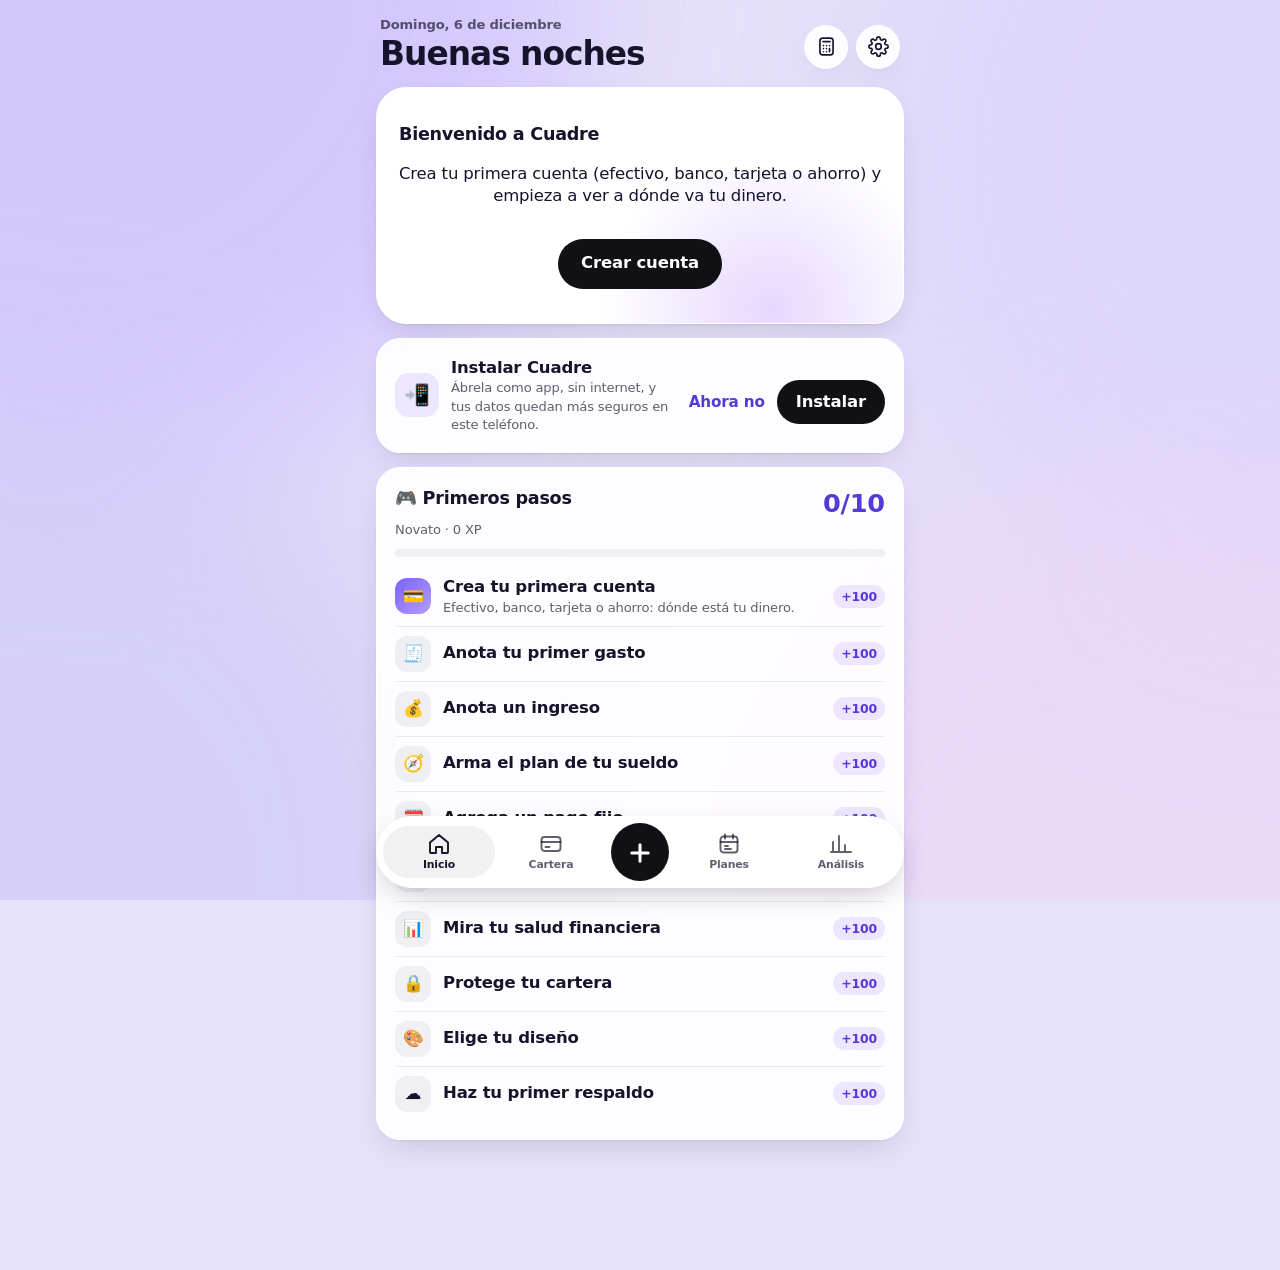
==== index.html @ 7e1b9709 "Cuadre: la web (PWA)" ====
<!doctype html>
<html lang="es">
<head>
<meta charset="utf-8">
<meta name="viewport" content="width=device-width, initial-scale=1, viewport-fit=cover">
<meta name="theme-color" content="#E6E1FA">
<meta name="color-scheme" content="light dark">
<title>Cuadre</title>
<script>/* diseño y modo antes de pintar (copia en localStorage; los datos viven en IndexedDB) */ try { var t = JSON.parse(localStorage.getItem("wallet-tema") || "{}"), h = document.documentElement; h.dataset.tema = t.tema || "lavanda"; if (t.modo === "oscuro" || (t.modo !== "claro" && matchMedia("(prefers-color-scheme: dark)").matches)) h.dataset.oscuro = ""; } catch (e) { document.documentElement.dataset.tema = "lavanda"; }</script>
<script>/* Chrome avisa que se puede instalar muy temprano: se guarda aquí, antes de cargar la app, para que «Instalar» abra la ventana de instalación de un toque */ window.addEventListener('beforeinstallprompt', function (e) { e.preventDefault(); window.__instalar = e; });</script>
<link rel="manifest" href="manifest.webmanifest">
<link rel="icon" href="icon-192.png">
<link rel="stylesheet" href="estilos.css">
</head>
<body>
<div class="fondo" aria-hidden="true"><i></i><i></i><i></i><i></i></div>
<p id="preview" class="banda preview" hidden></p>
<header>
  <div><small id="fecha" class="fecha"></small><h1 id="titulo"></h1></div>
  <div class="header-btns">
    <button class="redondo" data-tab="calculadora" data-et="calculadora"><span data-ico="calc"></span></button>
    <button class="redondo" data-tab="ajustes" data-et="ajustes"><span data-ico="ajustes"></span></button>
  </div>
</header>
<main id="vista" aria-live="polite"></main>
<nav aria-label="Secciones">
  <div class="barra">
    <button data-tab="inicio"><span data-ico="inicio"></span><span data-t="inicio"></span></button>
    <button data-tab="cartera"><span data-ico="cuentas"></span><span data-t="cartera"></span></button>
    <button class="fab" data-accion="gasto" data-et="anotar"><span data-ico="mas"></span></button>
    <button data-tab="planes"><span data-ico="planes"></span><span data-t="planes"></span></button>
    <button data-tab="analisis"><span data-ico="analisis"></span><span data-t="analisis"></span></button>
  </div>
</nav>
<dialog id="hoja"></dialog>
<div id="candado" class="candado" hidden></div>
<div id="aviso" class="aviso" role="status"></div>
<script src="textos.es.js"></script>
<script src="logica.js"></script>
<script src="prestamos.js"></script>
<script src="planes.js"></script>
<script src="consejos.js"></script>
<script src="factura.js"></script>
<script src="boveda.js"></script>
<script src="graficas.js"></script>
<script src="db.js"></script>
<script src="sistema.js"></script>
<script src="secciones.js"></script>
<script src="app.js"></script>
</body>
</html>
---- estilos.css ----
/* v3: vidrio esmerilado sobre fondo pastel (lila, durazno, rosa, cielo), píldoras oscuras y blancas. Claro y oscuro. */
:root {
  --fondo: #EFEAFB; --sup: rgb(255 255 255 / .62); --sup-fuerte: rgb(255 255 255 / .86); --sup-solida: #FBFAFF; --sup2: rgb(22 19 42 / .06);
  --borde: rgb(255 255 255 / .75); --texto: #16132A; --suave: rgb(22 19 42 / .68); --sep: rgb(22 19 42 / .08);
  --oscuro: #16132A; --sobre-oscuro: #fff;
  --acento: #5A3CEB; --azul: #3D63F5; --verde: #14A46C; --amarillo: #D98E04; --rojo: #E5484D; --morado: #8E5BF5;
  --pos: #0E8A5A; --neg: #D2353B;
  --lila: #E4DCFF; --durazno: #FFE1D3; --menta: #D3F5EA; --rosa: #FFDDEB;
  --radio: 24px; --blur: saturate(160%) blur(22px);
  --sombra: 0 1px 2px rgb(16 12 40 / .05), 0 12px 32px -14px rgb(16 12 40 / .22);
  --abajo: env(safe-area-inset-bottom, 0px); --arriba: env(safe-area-inset-top, 0px);
  --marca: linear-gradient(135deg, #8F7BFF 0%, #B98CFF 45%, #FF9EB5 100%);
  --b1: #CBB9FF; --b2: #FFD0BC; --b3: #FFC6DE; --b4: #C2DAFF; --b-op: .75;
  --hero: linear-gradient(150deg, rgb(255 255 255 / .82), rgb(255 255 255 / .42)); --hero-texto: var(--texto); --hero-suave: var(--suave); --hero-caja: var(--sup2);
}
/* Modo oscuro: app.js pone data-oscuro en <html> (automático según el teléfono, o elegido en Ajustes). */
:root[data-oscuro] { --fondo: #120F22; --sup: rgb(38 33 66 / .58); --sup-fuerte: rgb(46 40 80 / .9); --sup-solida: #1D1934; --sup2: rgb(255 255 255 / .08);
  --borde: rgb(255 255 255 / .09); --texto: #F4F1FF; --suave: rgb(244 241 255 / .62); --sep: rgb(255 255 255 / .09);
  --oscuro: #F4F1FF; --sobre-oscuro: #16132A;
  --acento: #A794FF; --azul: #7B9BFF; --verde: #3DDC97; --amarillo: #FFC94D; --rojo: #FF6B6F; --morado: #C3A1FF;
  --pos: #4BE3A2; --neg: #FF8589;
  --lila: rgb(167 148 255 / .2); --durazno: rgb(255 170 130 / .18); --menta: rgb(61 220 151 / .16); --rosa: rgb(255 120 170 / .18);
  --sombra: 0 1px 2px rgb(0 0 0 / .3), 0 14px 34px -16px rgb(0 0 0 / .6);
  --b1: #6B4EFF; --b2: #FF7E6B; --b3: #E8559A; --b4: #3D63F5; --b-op: .18;
  --hero: linear-gradient(150deg, rgb(70 58 130 / .7), rgb(40 34 74 / .55)); }

/* ---------- 5 diseños (Ajustes → Diseño). «vidrio» son los valores de arriba. ---------- */
/* Lavanda: fondo lila, tarjetas blancas sólidas, acentos negros y la tarjeta de salud negra. */
:root[data-tema="lavanda"] { --fondo: #E6E1FA; --b1: #CDBFFF; --b2: #DAD3FB; --b3: #ECD5F7; --b4: #C9C3F4;
  --sup: rgb(255 255 255 / .92); --sup-fuerte: #fff; --borde: #fff; --oscuro: #111015; --acento: #5639D9;
  --lila: #ECE6FF; --durazno: #FFF0E6; --menta: #E2F7F0; --rosa: #FBE6F2; --hero: #fff; --marca: linear-gradient(135deg, #7B61FF, #B49CFF); }
:root[data-tema="lavanda"][data-oscuro] { --fondo: #0F0E16; --b1: #5B42E0; --b2: #3A2F7A; --b3: #6B2F7A; --b4: #2B2A6B;
  --sup: rgb(28 26 42 / .92); --sup-fuerte: #23203A; --borde: rgb(255 255 255 / .07); --oscuro: #F4F1FF; --acento: #A794FF; --hero: #1C1A2B;
  --lila: rgb(167 148 255 / .18); --durazno: rgb(255 170 130 / .14); --menta: rgb(61 220 151 / .14); --rosa: rgb(255 120 170 / .14); }
:root[data-tema="lavanda"]:not([data-oscuro]) .salud { background: #111015; color: #fff; border-color: #111015; --suave: rgb(255 255 255 / .62); --sup2: rgb(255 255 255 / .12); }
/* Atardecer: durazno y coral, vidrio cálido. */
:root[data-tema="atardecer"] { --fondo: #F7E9E3; --b1: #FFB59E; --b2: #F7A1AE; --b3: #FFD8C2; --b4: #E9C6D6; --acento: #A83D2A; --oscuro: #2B1D1A;
  --lila: #FBE3DA; --durazno: #FFE4D2; --menta: #E6F2EA; --rosa: #FCDDE3; --hero: linear-gradient(150deg, rgb(255 255 255 / .8), rgb(255 228 216 / .5));
  --marca: linear-gradient(135deg, #FF9C7A, #F2687E); }
:root[data-tema="atardecer"][data-oscuro] { --fondo: #1A1110; --b1: #E0684F; --b2: #B8456A; --b3: #8A3B2E; --b4: #6E2E4A; --acento: #FF9C85; --oscuro: #FFEDE7;
  --sup: rgb(52 34 32 / .6); --sup-fuerte: rgb(62 40 38 / .9); --sup-solida: #2A1C1A; --hero: linear-gradient(150deg, rgb(120 60 50 / .6), rgb(60 34 32 / .55)); }
/* Océano: v10 lo renueva con olas animadas (ver al final). */
/* Menta: verde fresco y celeste. */
:root[data-tema="menta"] { --fondo: #E8F6F0; --b1: #BDEEDB; --b2: #CFE9FF; --b3: #E2F7C9; --b4: #B8E6E0; --acento: #0A6E52; --oscuro: #0F2E27;
  --lila: #E1F0FF; --durazno: #FFF1DB; --menta: #D2F4E6; --rosa: #FDE4EC; --hero: linear-gradient(150deg, rgb(255 255 255 / .82), rgb(220 248 236 / .5));
  --marca: linear-gradient(135deg, #2EC4A0, #6FD3FF); }
:root[data-tema="menta"][data-oscuro] { --fondo: #0C1916; --b1: #0F9D76; --b2: #1C6E8C; --b3: #2E6B3A; --b4: #12505A; --acento: #3DDCB0; --oscuro: #E6FFF6;
  --sup: rgb(24 48 42 / .6); --sup-fuerte: rgb(28 56 48 / .9); --sup-solida: #14261F; --hero: linear-gradient(150deg, rgb(30 90 74 / .6), rgb(20 50 44 / .55)); }
* { box-sizing: border-box; -webkit-tap-highlight-color: transparent; }
[hidden] { display: none !important; }
html { -webkit-text-size-adjust: 100%; }
body { margin: 0 auto; max-width: 560px; min-height: 100dvh; background: var(--fondo); color: var(--texto);
  font: 16.5px/1.38 var(--letra, -apple-system, BlinkMacSystemFont, "SF Pro Text", system-ui, Roboto, "Segoe UI", sans-serif); letter-spacing: -.01em;
  padding: calc(var(--arriba) + 10px) 16px calc(var(--abajo) + 116px); overflow-x: hidden; }
button, input, select, textarea { font: inherit; color: inherit; letter-spacing: inherit; }
button { cursor: pointer; }
button:disabled { opacity: .5; cursor: default; }

/* Fondo con manchas pastel difuminadas */
.fondo { position: fixed; inset: 0; z-index: -1; overflow: hidden; pointer-events: none; }
.fondo i { position: absolute; width: 75vmax; height: 75vmax; border-radius: 50%; filter: blur(90px); opacity: var(--b-op); }
.fondo i:nth-child(1) { background: var(--b1); top: -38vmax; left: -30vmax; }
.fondo i:nth-child(2) { background: var(--b2); top: -25vmax; right: -42vmax; }
.fondo i:nth-child(3) { background: var(--b3); bottom: -40vmax; right: -30vmax; opacity: calc(var(--b-op) * .8); }
.fondo i:nth-child(4) { background: var(--b4); bottom: -35vmax; left: -38vmax; opacity: calc(var(--b-op) * .75); }

header { display: flex; align-items: flex-end; justify-content: space-between; gap: 10px; padding: 6px 4px 14px; }
.header-btns { display: flex; gap: 8px; padding-bottom: 4px; }
.redondo { width: 44px; height: 44px; border-radius: 50%; border: 1px solid var(--borde); background: var(--sup); -webkit-backdrop-filter: var(--blur); backdrop-filter: var(--blur);
  display: grid; place-items: center; box-shadow: var(--sombra); }
.redondo[aria-current="page"] { background: var(--oscuro); color: var(--sobre-oscuro); }
.redondo .ico-svg { width: 21px; height: 21px; }
.fecha::first-letter { text-transform: uppercase; }
.fecha { display: block; font-size: .82rem; font-weight: 600; color: var(--suave); }
h1 { font-size: 2.05rem; line-height: 1.12; font-weight: 800; letter-spacing: -.03em; margin: 2px 0 0; }
h2 { font-size: 1.1rem; font-weight: 700; margin: 0 0 8px; letter-spacing: -.015em; display: flex; align-items: center; gap: 6px; }
h2 .ico-svg { width: 19px; height: 19px; }
h3 { font-size: .95rem; margin: 16px 0 8px; color: var(--suave); font-weight: 700; }
.sub { margin: 22px 4px 10px; font-size: 1.25rem; font-weight: 750; }
.sub-fila { display: flex; align-items: center; justify-content: space-between; gap: 8px; }
.sub-fila h2 { margin: 0; }
small { color: var(--suave); font-size: .82rem; }
.nota { color: var(--suave); font-size: .9rem; margin: 6px 0 0; }
.centro { text-align: center; }
.grande { font-size: 1.15rem; font-weight: 650; margin: 2px 0; }
.pos { color: var(--pos); } .neg { color: var(--neg); }
.oculto { letter-spacing: .1em; }
.ico-svg { width: 24px; height: 24px; display: block; }

.tarjeta { background: var(--sup); -webkit-backdrop-filter: var(--blur); backdrop-filter: var(--blur); border: 1px solid var(--borde);
  border-radius: var(--radio); padding: 18px; margin-bottom: 14px; box-shadow: var(--sombra); }
button.tarjeta { display: block; width: 100%; text-align: left; }

/* Tarjeta principal: vidrio claro con un velo de color */
.hero { position: relative; overflow: hidden; border-radius: 30px; padding: 20px 20px 18px; margin-bottom: 14px; isolation: isolate;
  background: var(--hero); color: var(--hero-texto); border: 1px solid var(--borde);
  -webkit-backdrop-filter: var(--blur); backdrop-filter: var(--blur); box-shadow: var(--sombra); }
.hero::before { content: ''; position: absolute; inset: auto -20% -55% 30%; height: 120%; border-radius: 50%; z-index: -1;
  background: radial-gradient(circle, rgb(185 140 255 / .35), transparent 62%); }
.hero small, .hero .hero-nota { color: var(--hero-suave); }
.hero-top { display: flex; justify-content: space-between; align-items: center; }
.hero-top small { font-weight: 600; }
.hero-monto { display: block; font-size: 2.55rem; font-weight: 800; letter-spacing: -.04em; margin: 2px 0 8px; font-variant-numeric: tabular-nums; line-height: 1.1; }
.chips-hero { display: flex; flex-wrap: wrap; gap: 6px; }
.chips-hero span, .chip-boveda { background: var(--hero-caja); color: inherit; border-radius: 999px; padding: 5px 11px; font-size: .84rem; font-weight: 650; font-variant-numeric: tabular-nums; }
.chip-boveda { border: 0; display: inline-flex; align-items: center; gap: 4px; }
.chip-boveda .ico-svg { width: 15px; height: 15px; }
.hero-mes { display: grid; grid-template-columns: 1fr 1fr; gap: 10px; margin-top: 16px; }
.hero-mes > div { background: var(--hero-caja); border-radius: 16px; padding: 10px 12px; }
.hero-mes small { display: flex; align-items: center; gap: 4px; }
.hero-mes small .ico-svg { width: 14px; height: 14px; }
.hero-mes b { display: block; font-size: 1.1rem; font-variant-numeric: tabular-nums; }
.hero-botones { display: grid; grid-template-columns: 1fr 1fr; gap: 10px; margin-top: 14px; }
.hero-nota { font-size: .85rem; margin: 8px 0 0; color: var(--suave); }
.hero.vacia { text-align: center; padding: 34px 22px; }
.hero.vacia .pildora { margin-top: 14px; }
.icono-btn { color: inherit; background: var(--hero-caja); border: 0; border-radius: 50%; width: 38px; height: 38px; display: grid; place-items: center; }
.icono-btn .ico-svg { width: 20px; height: 20px; }

/* Accesos rápidos en cuadros pastel */
.rapidas { display: grid; grid-template-columns: repeat(4, 1fr); gap: 10px; margin-bottom: 14px; }
.rapida { border: 1px solid var(--borde); border-radius: 20px; padding: 12px 4px 10px; display: flex; flex-direction: column; align-items: center; gap: 4px; min-height: 78px; }
.rapida span { font-size: 1.45rem; line-height: 1; }
.rapida small { color: var(--texto); font-weight: 650; font-size: .74rem; text-align: center; line-height: 1.15; }
.rapida.lila { background: var(--lila); } .rapida.durazno { background: var(--durazno); } .rapida.menta { background: var(--menta); } .rapida.rosa { background: var(--rosa); }
.rapida:active { transform: scale(.96); }

.racha { display: flex; align-items: center; gap: 6px; margin: -2px 6px 12px; font-weight: 650; font-size: .92rem; color: var(--amarillo); }
.racha .ico-svg { width: 18px; height: 18px; fill: currentColor; }

/* Pendientes */
.lista-plana { list-style: none; padding: 0; margin: 6px 0 0; }
.lista-plana > li + li { border-top: 1px solid var(--sep); }
.pend { display: flex; align-items: center; gap: 12px; padding: 10px 0; }
.pend.tarde .txt small { color: var(--neg); font-weight: 650; } .pend.pronto .txt small { color: var(--amarillo); font-weight: 650; }
.pend-der { display: flex; flex-direction: column; align-items: flex-end; gap: 4px; }
.mini { border: 0; border-radius: 999px; background: var(--oscuro); color: var(--sobre-oscuro); font-size: .8rem; font-weight: 700; padding: 6px 12px; min-height: 32px; }
.mini-det { color: var(--acento); font-weight: 600; }

/* Presupuesto con anillo */
.pres { display: flex; gap: 16px; align-items: center; }
.pres-txt { flex: 1; min-width: 0; }
.pres .pildora { margin-top: 10px; }
.anillo .pista, .dona .pista { stroke: var(--sup2); }
.anillo .valor { stroke: var(--acento); transition: stroke-dasharray .8s cubic-bezier(.2, .8, .2, 1); }
.anillo.verde .valor { stroke: var(--verde); } .anillo.amarillo .valor { stroke: var(--amarillo); } .anillo.rojo .valor { stroke: var(--rojo); }
.anillo-centro { height: 100%; display: flex; flex-direction: column; align-items: center; justify-content: center; text-align: center; line-height: 1.1; }
.anillo-centro b { font-size: 1.05rem; font-variant-numeric: tabular-nums; }
.anillo-centro .xl { font-size: 2.1rem; font-weight: 800; letter-spacing: -.03em; }
.perspectiva { display: flex; gap: 14px; align-items: flex-start; }
.perspectiva p { margin: 2px 0; }
.burbuja { flex: none; width: 44px; height: 44px; border-radius: 14px; display: grid; place-items: center; background: var(--lila); font-size: 1.3rem; }

/* Guía tipo juego */
.guia-top { display: flex; justify-content: space-between; align-items: flex-start; }
.guia-cuenta { font-size: 1.6rem; font-weight: 800; color: var(--acento); }
.barra-prog { height: 8px; border-radius: 99px; background: var(--sup2); overflow: hidden; margin: 8px 0 4px; }
.barra-prog i { display: block; height: 100%; border-radius: inherit; background: var(--verde); transition: width .8s cubic-bezier(.2, .8, .2, 1); }
.barra-prog.xp i { background: var(--marca); }
.amarillo .barra-prog i { background: var(--amarillo); } .rojo .barra-prog i { background: var(--rojo); }
.misiones { list-style: none; padding: 0; margin: 10px 0 0; }
.mision { display: flex; align-items: center; gap: 12px; width: 100%; background: none; border: 0; padding: 9px 0; text-align: left; min-height: 48px; }
.misiones li + li { border-top: 1px solid var(--sep); }
.m-ico { flex: none; width: 36px; height: 36px; border-radius: 12px; display: grid; place-items: center; background: var(--sup2); font-size: 1.05rem; font-weight: 700; }
.hecha .m-ico { background: var(--verde); color: #fff; font-weight: 800; }
.misiones .hecha .txt b { color: var(--suave); text-decoration: line-through; font-weight: 500; }
.siguiente .m-ico { background: var(--marca); animation: latido 2s ease-in-out infinite; }
.xp-chip { font-size: .78rem; font-weight: 700; color: var(--acento); background: var(--lila); border-radius: 99px; padding: 3px 8px; }
.xp-chip:empty { display: none; }
.guia.completa { text-align: center; }
@keyframes latido { 50% { transform: scale(1.08); } }

/* Listas */
.lista { list-style: none; margin: 0 0 14px; padding: 0; background: var(--sup); -webkit-backdrop-filter: var(--blur); backdrop-filter: var(--blur); border: 1px solid var(--borde);
  border-radius: var(--radio); overflow: hidden; box-shadow: var(--sombra); }
.lista li { position: relative; }
.lista li + li::before { content: ''; position: absolute; top: 0; left: 68px; right: 0; border-top: 1px solid var(--sep); }
.lista.privada { outline: 1.5px solid rgb(142 91 245 / .35); }
.fila { display: flex; align-items: center; gap: 12px; width: 100%; min-height: 62px; padding: 10px 16px; background: none; border: 0; text-align: left; }
.fila.sin-borde { padding: 0 0 6px; min-height: 0; }
.fila:active { background: var(--sup2); }
.ico { width: 42px; height: 42px; border-radius: 14px; display: grid; place-items: center; font-size: 1.2rem; flex: none;
  background: color-mix(in srgb, var(--c, #8E7BFF) 20%, transparent); }
.txt { flex: 1; min-width: 0; display: flex; flex-direction: column; }
.txt b { font-weight: 650; white-space: nowrap; overflow: hidden; text-overflow: ellipsis; }
.txt small { white-space: nowrap; overflow: hidden; text-overflow: ellipsis; }
.monto { font-weight: 700; font-variant-numeric: tabular-nums; white-space: nowrap; }
.chev { color: var(--suave); font-size: 1.4rem; }

/* Tarjetas de crédito: vidrio de color con los 4 últimos números */
.carrusel { display: flex; gap: 12px; overflow-x: auto; scroll-snap-type: x mandatory; margin: 0 -16px 14px; padding: 4px 16px 10px; scrollbar-width: none; }
.carrusel::-webkit-scrollbar { display: none; }
.cc { flex: none; width: min(300px, 80vw); aspect-ratio: 1.62; scroll-snap-align: start; border: 1px solid rgb(255 255 255 / .45); border-radius: 22px; padding: 16px 18px;
  display: flex; flex-direction: column; justify-content: space-between; text-align: left; color: #1B1530; position: relative; overflow: hidden; isolation: isolate;
  background: linear-gradient(135deg, var(--g1), var(--g2)); box-shadow: var(--sombra); }
.cc::after { content: ''; position: absolute; width: 70%; aspect-ratio: 1; border-radius: 50%; right: -25%; top: -35%; background: rgb(255 255 255 / .28); z-index: -1; }
.cc-top { display: flex; justify-content: space-between; align-items: center; font-size: .95rem; }
.cc-top .ico-svg { width: 18px; height: 18px; }
.cc-chip { width: 34px; height: 24px; border-radius: 6px; background: linear-gradient(135deg, rgb(255 255 255 / .8), rgb(255 255 255 / .35)); }
.cc-saldo small { color: rgb(27 21 48 / .7); display: block; }
.cc-saldo b { font-size: 1.5rem; font-variant-numeric: tabular-nums; letter-spacing: -.02em; }
.cc-uso { height: 5px; border-radius: 9px; background: rgb(255 255 255 / .45); overflow: hidden; }
.cc-uso i { display: block; height: 100%; background: #1B1530; border-radius: inherit; }
.cc-disp { color: rgb(27 21 48 / .75); font-size: .75rem; }
.cc-pie { display: flex; justify-content: space-between; font-weight: 700; letter-spacing: .06em; font-variant-numeric: tabular-nums; }

/* Análisis */
.salud-top { display: flex; align-items: center; gap: 18px; margin-bottom: 8px; }
.nivel-verde { color: var(--pos); } .nivel-amarillo { color: var(--amarillo); } .nivel-rojo { color: var(--neg); }
.metrica { margin-top: 14px; }
.m-top { display: flex; justify-content: space-between; gap: 10px; font-size: .95rem; }
.m-top b { font-variant-numeric: tabular-nums; white-space: nowrap; }
.dona-fila { display: flex; justify-content: center; margin: 6px 0 10px; }
.leyenda { list-style: none; padding: 0; margin: 0; }
.leyenda li { display: grid; grid-template-columns: 10px 1fr auto auto; gap: 10px; align-items: center; padding: 8px 0; font-size: .95rem; }
.leyenda li + li { border-top: 1px solid var(--sep); }
.leyenda li.sub-ley { padding: 4px 0 4px 18px; font-size: .86rem; color: var(--suave); border-top: 0; }
.leyenda i { width: 10px; height: 10px; border-radius: 3px; }
.leyenda b { font-variant-numeric: tabular-nums; }
.leyenda-mini { display: flex; gap: 14px; font-size: .82rem; color: var(--suave); margin: 4px 0; }
.leyenda-mini i { display: inline-block; width: 9px; height: 9px; border-radius: 3px; margin-right: 5px; }
.leyenda-mini .a, .barras .barra-a { background: var(--verde); fill: var(--verde); }
.leyenda-mini .b, .barras .barra-b { background: var(--acento); fill: var(--acento); }
.eje { font-size: 10.5px; fill: var(--suave); }
.proy-monto { display: block; font-size: 2rem; font-weight: 800; letter-spacing: -.03em; margin: 4px 0; font-variant-numeric: tabular-nums; color: var(--acento); }
.proy-monto.neg { color: var(--neg); }
.linea .trazo { stroke: var(--acento); stroke-width: 3; stroke-linejoin: round; stroke-linecap: round; }
.linea .punto { fill: var(--acento); stroke: var(--sup-solida); stroke-width: 3; }
.linea .area-a { stop-color: var(--acento); stop-opacity: .3; } .linea .area-b { stop-color: var(--acento); stop-opacity: 0; }
.linea .cero { stroke: var(--sep); stroke-dasharray: 4 4; }
.deslizador { display: block; margin-top: 10px; font-size: .92rem; }
.deslizador input { width: 100%; accent-color: var(--acento); height: 32px; }
.boveda-cerrada { display: flex; flex-wrap: wrap; gap: 14px; align-items: center; }
.boveda-cerrada > div { flex: 1; min-width: 0; }
.boveda-cerrada .burbuja { background: var(--marca); color: #fff; }
.acciones-top { display: grid; grid-template-columns: 1fr 1fr; gap: 10px; margin-bottom: 4px; }
.acciones-top.tres { grid-template-columns: 1fr 1fr 1fr; }
.acciones-top .pildora { padding: 0 8px; font-size: .9rem; }
.acciones-top .ico-svg { width: 17px; height: 17px; }

/* Planes */
.pestanas { display: flex; gap: 6px; overflow-x: auto; margin: 0 -16px 14px; padding: 2px 16px 6px; scrollbar-width: none; }
.pestanas::-webkit-scrollbar { display: none; }
.pestanas button { flex: none; border: 1px solid var(--borde); background: var(--sup); -webkit-backdrop-filter: var(--blur); backdrop-filter: var(--blur);
  border-radius: 999px; padding: 9px 16px; font-weight: 650; font-size: .92rem; min-height: 42px; }
.pestanas button[aria-selected="true"] { background: var(--oscuro); color: var(--sobre-oscuro); border-color: transparent; }
.vacia-plan p { margin: 0 0 14px; color: var(--suave); }
.resumen-plan { display: flex; flex-direction: column; gap: 2px; }
.resumen-plan b { font-size: 1.6rem; letter-spacing: -.03em; font-variant-numeric: tabular-nums; }
.resumen-plan.dos-col { display: grid; grid-template-columns: 1fr 1fr; gap: 10px; }
.resumen-plan.dos-col > div { display: flex; flex-direction: column; }
.desglose { display: grid; grid-template-columns: 1fr 1fr; gap: 8px; margin-top: 10px; }
.desglose > div { background: var(--sup2); border-radius: 14px; padding: 8px 12px; }
.desglose small { display: block; } .desglose b { font-variant-numeric: tabular-nums; }
.desglose .total { grid-column: 1 / -1; display: flex; justify-content: space-between; align-items: center; }
.desglose .total b { font-size: 1.2rem; }
.meta-top { display: flex; align-items: center; gap: 12px; margin-bottom: 6px; }
.meta-ico { width: 46px; height: 46px; border-radius: 15px; display: grid; place-items: center; font-size: 1.5rem; background: var(--durazno); }
.meta.lograda { outline: 2px solid var(--verde); }
.sam-tarjeta .caja-info { margin-top: 10px; }
.rondas li.actual { background: var(--lila); border-radius: 14px; }
.rondas .fila { padding: 8px 6px; min-height: 54px; }
.pagos { display: flex; flex-wrap: wrap; gap: 8px; }
.calc-grande { display: block; font-size: 2.3rem; font-weight: 800; letter-spacing: -.035em; font-variant-numeric: tabular-nums; margin: 2px 0 4px; }
.barra-doble { display: flex; height: 12px; border-radius: 99px; overflow: hidden; margin-top: 12px; gap: 2px; }
.barra-doble i:first-child { background: var(--verde); } .barra-doble i:last-child { background: var(--acento); }
.tabla-mini { overflow-x: auto; margin: 4px 0 8px; }
.tabla-mini.alta { max-height: 62vh; overflow: auto; }
.tabla-mini table { width: 100%; border-collapse: collapse; font-size: .82rem; font-variant-numeric: tabular-nums; }
.tabla-mini th { text-align: right; color: var(--suave); font-weight: 650; padding: 6px 4px; position: sticky; top: 0; background: var(--sup-solida); }
.tabla-mini td { text-align: right; padding: 6px 4px; border-top: 1px solid var(--sep); white-space: nowrap; }
.tabla-mini th:first-child, .tabla-mini td:first-child { text-align: left; }
.tabla-mini tr.sel td { font-weight: 750; color: var(--acento); }
details { margin-top: 8px; }
summary { cursor: pointer; color: var(--acento); font-weight: 650; padding: 8px 0; }
.caja-info { background: var(--sup2); border-radius: 16px; padding: 12px 14px; margin: 8px 0; display: flex; flex-direction: column; gap: 3px; }
.caja-info .campo { margin: 8px 0 0; }
.caja-info.ganancia b { color: var(--pos); font-size: 1.15rem; }
.cat-fila { display: flex; align-items: center; gap: 10px; padding: 8px 0; }
.cat-fila.hija { padding-left: 26px; } .cat-fila.hija .ico { width: 32px; height: 32px; font-size: 1rem; }
.cat-fila.apagada { opacity: .45; }
.cat-fila .mini { background: var(--sup2); color: var(--texto); }

/* Botones */
.pildora { display: inline-flex; align-items: center; justify-content: center; gap: 6px; min-height: 50px; padding: 0 22px; border-radius: 999px;
  border: 1px solid var(--borde); background: var(--sup-fuerte); color: var(--texto); font-weight: 650; transition: transform .12s, opacity .12s; }
.pildora:active { transform: scale(.97); opacity: .85; }
.pildora.oscura { background: var(--oscuro); color: var(--sobre-oscuro); border-color: transparent; }
.pildora.clara { background: #fff; color: #16132A; }
[data-oscuro] .pildora.clara { background: rgb(255 255 255 / .14); color: var(--texto); }
.pildora.peligro { color: var(--rojo); }
.enlace { background: none; border: 0; color: var(--acento); font-weight: 650; padding: 10px 4px; font-size: .95rem; }
.enlace.peligro { color: var(--rojo); }
.ancho { width: 100%; margin-top: 10px; }
.tarjeta > .ancho:first-child { margin-top: 0; }
.banda { display: block; width: 100%; text-align: left; background: rgb(255 180 60 / .2); color: inherit; border: 0; border-radius: 16px; padding: 12px 14px; margin: 0 0 12px; font-size: .92rem; font-weight: 550; }
.preview { text-align: center; background: var(--sup2); }

/* Interruptor estilo iOS */
.interruptor { display: flex; align-items: center; justify-content: space-between; gap: 12px; min-height: 50px; margin-top: 4px; font-size: 1rem; cursor: pointer; }
.interruptor > span { display: flex; align-items: center; gap: 6px; }
.interruptor .ico-svg { width: 18px; height: 18px; }
.interruptor input { position: absolute; opacity: 0; width: 1px; height: 1px; }
.interruptor i { flex: none; width: 51px; height: 31px; border-radius: 99px; background: var(--sup2); position: relative; transition: background .2s; box-shadow: inset 0 0 0 1px var(--sep); }
.interruptor i::after { content: ''; position: absolute; top: 2px; left: 2px; width: 27px; height: 27px; border-radius: 50%; background: #fff; box-shadow: 0 2px 6px rgb(0 0 0 / .2); transition: transform .2s; }
.interruptor input:checked + i { background: var(--verde); }
.interruptor input:checked + i::after { transform: translateX(20px); }
.interruptor input:focus-visible + i { outline: 3px solid var(--acento); outline-offset: 2px; }

/* Barra de abajo flotante con el + en el centro */
nav { position: fixed; left: 50%; transform: translateX(-50%); bottom: calc(var(--abajo) + 12px); width: min(528px, calc(100% - 24px)); z-index: 5; }
.barra { display: flex; align-items: center; background: var(--sup-fuerte); -webkit-backdrop-filter: var(--blur); backdrop-filter: var(--blur); border-radius: 999px; padding: 6px;
  border: 1px solid var(--borde); box-shadow: 0 10px 30px -10px rgb(16 12 40 / .3); }
.barra button { flex: 1; display: flex; flex-direction: column; align-items: center; gap: 1px; background: none; border: 0; padding: 6px 0 5px; font-size: .68rem; font-weight: 650; color: var(--suave); border-radius: 999px; min-height: 52px; transition: background .2s, color .2s; }
.barra button[aria-current="page"] { color: var(--texto); background: var(--sup2); }
.barra .fab { flex: none; width: 58px; height: 58px; min-height: 0; margin: 0 4px; border-radius: 50%; background: var(--oscuro); color: var(--sobre-oscuro); display: grid; place-items: center; transition: transform .15s; }
.fab:active { transform: scale(.92); }
.fab .ico-svg { width: 28px; height: 28px; stroke-width: 2.6; }

/* Hoja inferior */
dialog { border: 0; border-radius: 30px 30px 0 0; padding: 8px 18px calc(var(--abajo) + 18px); width: 100%; max-width: 560px; margin: auto auto 0;
  background: var(--sup-solida); color: var(--texto); max-height: 94vh; overflow: auto; }
dialog[open] { animation: subir .32s cubic-bezier(.2, .9, .3, 1); }
dialog::backdrop { background: rgb(18 15 34 / .4); -webkit-backdrop-filter: blur(4px); backdrop-filter: blur(4px); }
@keyframes subir { from { transform: translateY(40%); opacity: .4; } }
.agarre { width: 38px; height: 5px; border-radius: 99px; background: var(--sep); margin: 4px auto 14px; }
.campo { display: flex; flex-direction: column; gap: 5px; font-size: .85rem; color: var(--suave); margin-bottom: 12px; font-weight: 550; }
.campo input, .campo select, .campo textarea, .tres-col > input, .tres-col > select { min-height: 50px; padding: 0 14px; border: 1px solid var(--sep); border-radius: 15px; background: var(--sup2); font-size: 1rem; width: 100%; color: var(--texto); }
.campo textarea { padding: 12px 14px; resize: vertical; }
.monto-campo input { font-size: 2.1rem; font-weight: 800; min-height: 70px; letter-spacing: -.03em; text-align: center; }
.fila-campo { flex-direction: row; align-items: center; justify-content: space-between; color: var(--texto); font-size: 1rem; }
.fila-campo input, .fila-campo select { width: 42%; text-align: right; }
input:focus-visible, select:focus-visible, textarea:focus-visible, button:focus-visible, .pildora:focus-within { outline: 3px solid var(--acento); outline-offset: 2px; }
.dos { display: grid; grid-template-columns: 1fr 1fr; gap: 0 10px; }
.dos > .nota { grid-column: 1 / -1; margin: -6px 0 10px; }
.tres-col { display: grid; grid-template-columns: 1.4fr 1fr .8fr; gap: 8px; margin-bottom: 8px; }
.tres-col .campo { margin-bottom: 8px; }
.segmento { display: flex; background: var(--sup2); border-radius: 999px; padding: 4px; margin-bottom: 14px; }
.segmento label { flex: 1; }
.segmento input, .chip input { position: absolute; opacity: 0; pointer-events: none; }
.segmento span { display: block; text-align: center; padding: 9px 4px; font-weight: 650; font-size: .92rem; border-radius: 999px; transition: background .2s; }
.segmento input:checked + span { background: var(--oscuro); color: var(--sobre-oscuro); }
.segmento input:disabled + span { opacity: .35; }
.segmento input:focus-visible + span, .chip input:focus-visible + span { outline: 3px solid var(--acento); outline-offset: -3px; }
.chips { border: 0; padding: 0; margin: 0 0 12px; }
.chips legend { font-size: .85rem; color: var(--suave); margin-bottom: 6px; padding: 0; font-weight: 550; }
.chips > div { display: flex; flex-wrap: wrap; gap: 8px; }
.subs { margin-top: 8px; padding-top: 8px; border-top: 1px dashed var(--sep); }
.subs:empty { display: none; }
.chip span { display: inline-block; padding: 9px 13px; border-radius: 999px; background: var(--sup2); font-size: .9rem; font-weight: 550; transition: background .15s; }
.chip.sub span { padding: 7px 11px; font-size: .85rem; }
.chip input:checked + span { background: color-mix(in srgb, var(--c, #6B4EFF) 24%, transparent); box-shadow: inset 0 0 0 1.5px var(--c, var(--acento)); font-weight: 700; }
.chip.color span { width: 34px; height: 34px; padding: 0; background: var(--c); }
.chip.color input:checked + span { box-shadow: 0 0 0 3px var(--sup-solida), 0 0 0 5px var(--c); }
.acciones { display: grid; grid-template-columns: 1fr 1fr; gap: 10px; margin-top: 14px; }
.acciones.uno { grid-template-columns: 1fr; }
.error-form { color: var(--rojo); min-height: 1.2em; margin: 4px 0 0; font-size: .9rem; text-align: center; }
.imp { margin-bottom: 4px; }

/* Teclado del PIN */
.pin { text-align: center; padding-bottom: 6px; }
.pin-ico { width: 40px; height: 40px; margin: 6px auto 8px; color: var(--acento); }
.puntos { display: flex; justify-content: center; gap: 16px; margin: 18px 0 6px; }
.puntos i { width: 14px; height: 14px; border-radius: 50%; border: 1.5px solid var(--texto); transition: background .12s; }
.puntos i.lleno { background: var(--texto); }
.puntos.sacudir { animation: sacudir .4s; }
@keyframes sacudir { 20%, 60% { transform: translateX(-10px); } 40%, 80% { transform: translateX(10px); } }
.teclas { display: grid; grid-template-columns: repeat(3, 76px); gap: 16px 26px; justify-content: center; margin: 8px 0 10px; }
.teclas button { width: 76px; height: 76px; border-radius: 50%; border: 1px solid var(--borde); background: var(--sup); font-size: 1.9rem; font-weight: 400; display: grid; place-items: center; }
.teclas button .ico-svg { width: 32px; height: 32px; color: var(--acento); }
.teclas button:active { background: var(--sep); }
.acciones-pin { display: flex; justify-content: space-between; }
/* Candado de toda la app */
.candado { position: fixed; inset: 0; z-index: 40; display: grid; place-items: center; padding: calc(var(--arriba) + 20px) 16px calc(var(--abajo) + 20px);
  background: var(--fondo); }
.candado::before { content: ''; position: absolute; inset: 0; background: radial-gradient(circle at 20% 10%, var(--b1), transparent 55%), radial-gradient(circle at 90% 90%, var(--b2), transparent 55%); opacity: .8; z-index: -1; }
[data-oscuro] .candado::before { opacity: .25; }
.candado-caja { width: min(380px, 100%); }
.candado-marca { text-align: center; font-weight: 800; font-size: 1.4rem; letter-spacing: -.02em; margin: 0 0 4px; }

/* Aviso tipo isla dinámica */
.aviso { position: fixed; left: 50%; top: calc(var(--arriba) + 10px); transform: translate(-50%, -160%) scale(.9); background: #16132A; color: #fff;
  padding: 11px 20px; border-radius: 999px; font-weight: 650; font-size: .92rem; transition: transform .35s cubic-bezier(.2, .9, .3, 1.2); z-index: 50;
  max-width: 92vw; text-align: center; box-shadow: 0 10px 30px rgb(0 0 0 / .25); }
.aviso.visible { transform: translate(-50%, 0) scale(1); }
.aviso.error { background: var(--rojo); }
[data-oscuro] .aviso { background: #2A2448; }

/* Confeti al cumplir una misión */
.confeti { position: fixed; inset: 0; pointer-events: none; z-index: 60; overflow: hidden; }
.confeti i { position: absolute; top: -12px; width: 8px; height: 14px; border-radius: 2px; animation: caer 1.8s cubic-bezier(.2, .6, .4, 1) forwards; }
@keyframes caer { to { transform: translate(var(--x), 105vh) rotate(var(--r)); opacity: .6; } }

@media (max-width: 380px) { .rapidas { gap: 7px; } .acciones-top.tres .pildora { font-size: .82rem; } h1 { font-size: 1.85rem; } .teclas { grid-template-columns: repeat(3, 70px); gap: 14px 22px; } .teclas button { width: 70px; height: 70px; } }
@media (prefers-reduced-motion: reduce) { *, *::before, *::after { transition: none !important; animation: none !important; } }

/* ---------- v4: tarjeta de doble moneda ---------- */
.cc-saldos { display: flex; gap: 16px; align-items: flex-end; }
.cc-saldo.dos-mon b { font-size: 1.15rem; }

/* ---------- v4: Mi plan ---------- */
.reglas { display: grid; grid-template-columns: 1fr 1fr; gap: 8px; margin: 6px 0 4px; }
.regla { position: relative; text-align: left; border: 1px solid var(--borde); background: var(--sup2); border-radius: 18px; padding: 10px 12px; display: flex; flex-direction: column; gap: 2px; min-height: 58px; }
.regla b { font-size: 1.05rem; letter-spacing: -.01em; }
.regla.sel { background: var(--oscuro); color: var(--sobre-oscuro); border-color: transparent; }
.regla.sel small { color: inherit; opacity: .75; }
.regla i { position: absolute; top: 8px; right: 10px; font-style: normal; font-size: .68rem; font-weight: 750; background: var(--verde); color: #fff; border-radius: 99px; padding: 2px 7px; }
.barra-grupos { display: flex; height: 14px; border-radius: 99px; overflow: hidden; gap: 3px; margin: 14px 0 10px; }
.grupos { display: grid; grid-template-columns: repeat(3, minmax(0, 1fr)); gap: 6px; }
.grupos > div { background: var(--sup2); border-radius: 14px; padding: 8px 10px; display: flex; flex-direction: column; }
.grupos small i { display: inline-block; width: 8px; height: 8px; border-radius: 3px; margin-right: 4px; }
.grupos b { font-variant-numeric: tabular-nums; font-size: .86rem; overflow-wrap: anywhere; }
.plan-cats li { display: flex; align-items: center; gap: 12px; padding: 8px 0; }
.plan-monto { display: flex; flex-direction: column; align-items: flex-end; }
.plan-monto b { font-variant-numeric: tabular-nums; }
.estado-ok { color: var(--pos); } .estado-justo { color: var(--amarillo); } .estado-pasado { color: var(--neg); font-weight: 700; }
.segmento.chico { margin: 10px 0; } .segmento.chico span { padding: 7px 4px; font-size: .85rem; }
.proy-anios { display: grid; grid-template-columns: repeat(3, minmax(0, 1fr)); gap: 6px; margin: 6px 0; }
.proy-anios > div { background: var(--sup2); border-radius: 14px; padding: 8px 10px; display: flex; flex-direction: column; }
.proy-anios b { color: var(--acento); font-variant-numeric: tabular-nums; font-size: .9rem; overflow-wrap: anywhere; }
.consejos { margin: 4px 0 0; padding-left: 20px; display: flex; flex-direction: column; gap: 8px; }
.consejos li { line-height: 1.4; }
.logros { display: grid; grid-template-columns: repeat(auto-fill, minmax(84px, 1fr)); gap: 10px; margin-top: 8px; }
.logro { display: flex; flex-direction: column; align-items: center; gap: 4px; text-align: center; padding: 10px 4px; border-radius: 16px; background: var(--sup2); opacity: .45; filter: grayscale(1); }
.logro span { font-size: 1.6rem; line-height: 1; }
.logro small { font-size: .72rem; line-height: 1.2; color: var(--texto); font-weight: 600; }
.logro.hecho { opacity: 1; filter: none; background: var(--lila); }
.sugerencia { display: flex; align-items: center; gap: 12px; }
.sugerencia .pildora { min-height: 42px; padding: 0 16px; }
.plantillas { display: flex; gap: 8px; overflow-x: auto; margin: 0 -18px 12px; padding: 2px 18px 6px; scrollbar-width: none; }
.chip-btn { flex: none; border: 1px solid var(--sep); background: var(--sup2); border-radius: 999px; padding: 8px 12px; font-size: .88rem; font-weight: 600; }

/* ---------- v4: elegir diseño ---------- */
.temas { display: grid; grid-template-columns: repeat(5, 1fr); gap: 8px; margin: 4px 0 10px; }
.tema-btn { border: 2px solid transparent; background: none; padding: 0; display: flex; flex-direction: column; align-items: center; gap: 5px; border-radius: 16px; }
.tema-btn i { width: 100%; aspect-ratio: .8; border-radius: 14px; display: block; box-shadow: inset 0 0 0 1px rgb(0 0 0 / .08); position: relative; overflow: hidden; }
.tema-btn i::after { content: ''; position: absolute; left: 12%; right: 12%; bottom: 12%; height: 22%; border-radius: 6px; background: var(--m2); }
.tema-btn small { font-size: .72rem; font-weight: 650; color: var(--texto); }
.tema-btn[aria-pressed="true"] i { outline: 3px solid var(--acento); outline-offset: 2px; }
:root[data-tema="lavanda"]:not([data-oscuro]) .hero .pildora.clara { background: #F0ECFC; }
/* En oscuro, los cuadros de colores siempre oscuros (todos los diseños). */
:root[data-oscuro][data-tema] { --lila: rgb(167 148 255 / .18); --durazno: rgb(255 170 130 / .15); --menta: rgb(61 220 151 / .14); --rosa: rgb(255 120 170 / .15); }

/* ---------- v5: Movimientos (por día, como el banco) ---------- */
.resumen-movs { display: grid; grid-template-columns: repeat(3, minmax(0, 1fr)); gap: 6px; padding: 14px; }
.resumen-movs > div { display: flex; flex-direction: column; }
.resumen-movs b { font-variant-numeric: tabular-nums; font-size: .95rem; overflow-wrap: anywhere; }
.resumen-movs .cuantos { grid-column: 1 / -1; }
.dia { display: flex; justify-content: space-between; align-items: baseline; margin: 16px 6px 6px; }
.dia h3 { margin: 0; color: var(--texto); font-size: .95rem; }
.dia h3::first-letter { text-transform: uppercase; }
.dia small { font-weight: 700; font-variant-numeric: tabular-nums; }
.dia + .lista { margin-bottom: 4px; }
.saldo-tras { display: block; text-align: right; font-weight: 500; font-size: .74rem; }
.monto { text-align: right; }
.filtros { margin-bottom: 8px; }
.filtros button[aria-pressed="true"] { background: var(--oscuro); color: var(--sobre-oscuro); border-color: transparent; }
.buscar input { min-height: 46px; }
.mas-filtros { margin: -4px 4px 8px; }
.cab-cuenta .grande { font-size: 1.6rem; font-weight: 800; letter-spacing: -.03em; font-variant-numeric: tabular-nums; }
.acciones-cab { display: flex; flex-wrap: wrap; gap: 8px; margin-top: 10px; }
.acciones-cab .pildora { min-height: 42px; padding: 0 14px; font-size: .9rem; flex: 1 1 auto; }

/* ---------- v5: salud por período con semáforo ---------- */
.semaforo { background-repeat: no-repeat; }
.semaforo.s-verde { background-image: linear-gradient(color-mix(in srgb, var(--verde) 12%, transparent), transparent 45%); }
.semaforo.s-amarillo { background-image: linear-gradient(color-mix(in srgb, var(--amarillo) 14%, transparent), transparent 45%); }
.semaforo.s-rojo { background-image: linear-gradient(color-mix(in srgb, var(--rojo) 12%, transparent), transparent 45%); }
.semaforo .salud-top > div { display: flex; flex-direction: column; gap: 4px; align-items: flex-start; }
.semaforo h2 { margin: 0; }
.pill-semaforo { font-weight: 750; font-size: .9rem; border-radius: 99px; padding: 4px 12px; background: var(--sup2); }
.s-verde .pill-semaforo { background: color-mix(in srgb, var(--verde) 20%, transparent); color: var(--pos); }
.s-amarillo .pill-semaforo { background: color-mix(in srgb, var(--amarillo) 22%, transparent); color: var(--amarillo); }
.s-rojo .pill-semaforo { background: color-mix(in srgb, var(--rojo) 18%, transparent); color: var(--neg); }
.semaforo-ico { font-size: 3rem; }
.desglose.seis b small { font-weight: 500; }
.consejos-salud { list-style: none; padding: 0; margin: 4px 0 8px; display: flex; flex-direction: column; gap: 8px; }
.consejos-salud li { display: flex; gap: 10px; align-items: flex-start; background: var(--sup2); border-radius: 14px; padding: 10px 12px; }
.consejos-salud p { margin: 0; line-height: 1.4; font-size: .93rem; }
.consejos-salud .c-mal { background: color-mix(in srgb, var(--rojo) 10%, transparent); }
.consejos-salud .c-bien { background: color-mix(in srgb, var(--verde) 10%, transparent); }

/* ---------- v5: categorías personalizadas ---------- */
.cat-editar { display: flex; align-items: center; gap: 10px; flex: 1; min-width: 0; background: none; border: 0; padding: 0; text-align: left; }
.cat-vista { display: flex; align-items: flex-end; gap: 12px; }
.cat-vista .campo { flex: 1; }
.grande-ico { width: 58px; height: 58px; font-size: 1.9rem; border-radius: 18px; margin-bottom: 12px; }
.emojis { display: grid !important; grid-template-columns: repeat(auto-fill, minmax(44px, 1fr)); gap: 6px !important; max-height: 200px; overflow-y: auto; padding: 2px; }
.emoji input { position: absolute; opacity: 0; pointer-events: none; }
.emoji span { display: grid; place-items: center; height: 44px; border-radius: 12px; background: var(--sup2); font-size: 1.35rem; cursor: pointer; }
.emoji input:checked + span { background: var(--lila); box-shadow: inset 0 0 0 2px var(--acento); }
.emoji input:focus-visible + span { outline: 3px solid var(--acento); }
.otro-emoji { margin-top: 10px; }
.campo-et { font-size: .85rem; color: var(--suave); font-weight: 550; margin: 4px 0 6px; }

/* ---------- v6: fotos y escaneo de facturas ---------- */
.foto-acciones { display: grid; grid-template-columns: 1fr 1fr; gap: 8px; margin-bottom: 10px; }
.foto-acciones .pildora { min-height: 46px; padding: 0 10px; font-size: .92rem; }
.leido b { color: var(--pos); }
.foto-zona { display: flex; align-items: center; gap: 12px; background: var(--sup2); border-radius: 16px; padding: 8px; margin-bottom: 12px; }
.foto-zona img { width: 64px; height: 84px; object-fit: cover; border-radius: 10px; background: var(--sep); }
.foto-zona > div { display: flex; flex-direction: column; align-items: flex-start; }
.visor { position: fixed; inset: 0; z-index: 80; background: rgb(0 0 0 / .88); display: flex; flex-direction: column; align-items: center; justify-content: center; gap: 14px; padding: 20px; }
.visor img { max-width: 100%; max-height: 80vh; border-radius: 12px; }

/* ==================== v10: Inicio vivo, dona de gastos, celebración y 9 diseños ==================== */
/* Letra empaquetada (sin internet): Cascadia Mono, SIL OFL 1.1 (ver fuentes/LICENCIA.txt). Los demás diseños usan letras que ya trae Android. */
@font-face { font-family: "Cascadia Mono"; src: url(fuentes/CascadiaMono.ttf) format("truetype"); font-weight: 200 700; font-display: swap; }
h1, h2, .sub, .hero-monto, .resumen-plan b, .celebra-caja b { font-family: var(--letra-titulo, inherit); }
.ico-svg { stroke-width: var(--trazo, 1.9); stroke-linecap: var(--tapa, round); stroke-linejoin: var(--union, round); }
.ico-svg :is(path, rect, circle) { fill: var(--relleno, none); }
.racha .ico-svg path { fill: currentColor; }

/* Entrada al cambiar de pestaña (solo transform y opacidad) */
#vista.entra > * { animation: entrar .28s cubic-bezier(.2, .8, .2, 1) both; }
#vista.entra > :nth-child(2) { animation-delay: .03s; } #vista.entra > :nth-child(3) { animation-delay: .06s; }
#vista.entra > :nth-child(4) { animation-delay: .09s; } #vista.entra > :nth-child(n+5) { animation-delay: .12s; }
@keyframes entrar { from { opacity: 0; transform: translateY(14px); } }
.barra button[aria-current="page"] .ico-svg { animation: rebote .45s cubic-bezier(.3, 1.6, .5, 1); }
@keyframes rebote { 40% { transform: translateY(-4px) scale(1.12); } }
.anillo .valor { animation: trazar 1s cubic-bezier(.2, .8, .2, 1) both; }
.dona circle:not(.pista) { animation: trazar 1s cubic-bezier(.2, .8, .2, 1) both; }
@keyframes trazar { from { stroke-dasharray: 0 999; } }
.lista .ico { animation: aparecer .4s cubic-bezier(.3, 1.5, .5, 1) both; }
@keyframes aparecer { from { transform: scale(.6); opacity: 0; } }

/* Accesos rápidos con íconos vivos (MoneyPal: íconos que se mueven solos, con pausa larga) */
.r-ico { width: 40px; height: 40px; border-radius: 14px; display: grid; place-items: center; background: rgb(255 255 255 / .62); color: var(--acento); box-shadow: 0 4px 10px -6px rgb(0 0 0 / .3); }
[data-oscuro] .r-ico { background: rgb(255 255 255 / .1); }
.r-ico .ico-svg { width: 22px; height: 22px; overflow: visible; }
.rapida:active .r-ico { transform: scale(.88); }
.vivo .an-der { animation: ir-der 3.2s ease-in-out infinite; }
.vivo .an-izq { animation: ir-izq 3.2s ease-in-out infinite; }
@keyframes ir-der { 10%, 30% { transform: translateX(3px); } 0%, 40%, 100% { transform: none; } }
@keyframes ir-izq { 10%, 30% { transform: translateX(-3px); } 0%, 40%, 100% { transform: none; } }
.vivo .an-gira { transform-box: fill-box; transform-origin: center; animation: girar-aguja 4s cubic-bezier(.5, 1.6, .5, 1) infinite; }
@keyframes girar-aguja { 0%, 20% { transform: rotate(0); } 35% { transform: rotate(200deg); } 50%, 100% { transform: rotate(360deg); } }
.vivo .an-escanea { animation: escanear 2.4s ease-in-out infinite; }
@keyframes escanear { 0%, 100% { transform: translateY(-4.5px); opacity: .5; } 50% { transform: translateY(4.5px); opacity: 1; } }
.vivo .an-punto { transform-box: fill-box; transform-origin: center; fill: currentColor; animation: latir-punto 2.8s ease-in-out infinite; }
@keyframes latir-punto { 0%, 60%, 100% { transform: scale(1); } 70% { transform: scale(1.7); } 80% { transform: scale(.9); } }

/* Gastos del mes: dona que se toca + chips + lista debajo */
.gastos-mes .dona { overflow: visible; }
.dona .seg { cursor: pointer; transition: opacity .25s, stroke-width .25s; }
.dona .seg.apagado { opacity: .22; }
.dona .seg.sel { stroke-width: 30px; }
.c-ico { font-size: 1.5rem; line-height: 1; }
.chips-cat { display: flex; flex-wrap: wrap; gap: 6px; margin: 2px 0 6px; }
.chip-cat { display: inline-flex; align-items: center; gap: 5px; border: 1px solid var(--sep); background: var(--sup2); border-radius: 999px; padding: 6px 11px 6px 7px;
  font-size: .86rem; font-weight: 650; min-height: 38px; transition: background .2s, transform .15s; }
.chip-cat span { width: 24px; height: 24px; border-radius: 50%; display: grid; place-items: center; font-size: .85rem; background: color-mix(in srgb, var(--c) 28%, transparent); }
.chip-cat small { font-weight: 600; }
.chip-cat[aria-pressed="true"] { background: color-mix(in srgb, var(--c) 22%, var(--sup-solida)); border-color: var(--c); }
.chip-cat:active { transform: scale(.95); }
.gastos-mes .lista { box-shadow: none; background: var(--sup2); border-color: transparent; margin: 8px 0 0; }

/* Celebración (metas y presupuesto cumplidos): no bloquea los toques; se va sola */
.celebra { position: fixed; inset: 0; z-index: 61; display: grid; place-items: center; pointer-events: none; padding: 24px; animation: velo 3.6s ease both; }
@keyframes velo { 0% { background: rgb(0 0 0 / 0); } 10%, 80% { background: rgb(10 8 24 / .28); } 100% { background: rgb(0 0 0 / 0); } }
.celebra-caja { display: flex; flex-direction: column; align-items: center; gap: 6px; text-align: center; max-width: 320px; padding: 26px 26px 22px; border-radius: 30px;
  background: var(--sup-solida); color: var(--texto); box-shadow: 0 30px 60px -20px rgb(0 0 0 / .45); border: 1px solid var(--borde); animation: caja-sale 3.6s cubic-bezier(.2, 1.4, .4, 1) both; }
.celebra-caja b { font-size: 1.45rem; font-weight: 800; letter-spacing: -.02em; }
.celebra-caja small { font-size: .95rem; }
.celebra-ico { font-size: 3.4rem; line-height: 1; width: 92px; height: 92px; border-radius: 50%; display: grid; place-items: center; background: var(--marca);
  box-shadow: 0 0 0 10px color-mix(in srgb, var(--acento) 16%, transparent); animation: brinco 1s .15s cubic-bezier(.3, 1.8, .5, 1) both; }
@keyframes caja-sale { 0% { transform: scale(.6); opacity: 0; } 12%, 85% { transform: scale(1); opacity: 1; } 100% { transform: scale(.9); opacity: 0; } }
@keyframes brinco { 0% { transform: scale(0) rotate(-30deg); } 60% { transform: scale(1.15) rotate(8deg); } 100% { transform: none; } }
.confeti i.circulo { border-radius: 50%; width: 9px; height: 9px; }
.confeti i.tira { width: 4px; height: 18px; }
.confeti i.estrella { width: 13px; height: 13px; border-radius: 0; clip-path: polygon(50% 0, 61% 35%, 98% 35%, 68% 57%, 79% 91%, 50% 70%, 21% 91%, 32% 57%, 2% 35%, 39% 35%); }
.confeti i.canon { top: auto; bottom: -14px; animation: canon 2.8s cubic-bezier(.12, .7, .3, 1) forwards; }
@keyframes canon { 45% { transform: translate(var(--x), var(--y)) rotate(calc(var(--r) / 2)); } 100% { transform: translate(calc(var(--x) * 1.3), calc(var(--y) + 70vh)) rotate(var(--r)); opacity: 0; } }

/* Elegir diseño: 9 muestras */
.temas { grid-template-columns: repeat(auto-fill, minmax(58px, 1fr)); }

/* ---------- Océano (renovado): azul profundo con olas que se mueven ---------- */
:root[data-tema="oceano"] { --fondo: #E9F6FD; --texto: #08263A; --suave: rgb(8 38 58 / .7); --sep: rgb(8 38 58 / .1); --sup2: rgb(8 38 58 / .06);
  --sup: rgb(255 255 255 / .72); --sup-fuerte: rgb(255 255 255 / .92); --sup-solida: #F7FCFF; --borde: rgb(255 255 255 / .9);
  --acento: #0B6FA4; --oscuro: #0B4F7A; --sobre-oscuro: #fff; --b-op: .55; --b1: #7CC6F2; --b2: #3E9FD8; --b3: #1C7DB8; --b4: #BFE6FA;
  --lila: #DDF0FB; --durazno: #FFF1DA; --menta: #D7F4EE; --rosa: #E6EEFF;
  --hero: linear-gradient(160deg, #0B6FA4, #0A4F80); --hero-texto: #fff; --hero-suave: rgb(255 255 255 / .8); --hero-caja: rgb(255 255 255 / .16);
  --marca: linear-gradient(135deg, #3EC6E0, #0B6FA4); --radio: 22px; --trazo: 2; --letra-titulo: inherit; }
:root[data-tema="oceano"][data-oscuro] { --fondo: #04151F; --texto: #E3F5FF; --suave: rgb(227 245 255 / .68); --sep: rgb(255 255 255 / .1); --sup2: rgb(255 255 255 / .08);
  --sup: rgb(10 40 58 / .72); --sup-fuerte: rgb(12 48 70 / .92); --sup-solida: #082232; --borde: rgb(120 210 255 / .14);
  --acento: #5CC8FF; --oscuro: #5CC8FF; --sobre-oscuro: #03202F; --b-op: .35; --b1: #0B6FA4; --b2: #0A4F80; --b3: #06314F; --b4: #0F3D5C;
  --hero: linear-gradient(160deg, #0A4F80, #06314F); }
[data-tema="oceano"] .fondo i { filter: none; width: 150vmax; height: 150vmax; border-radius: 43%; left: 50%; top: auto; right: auto; margin-left: -75vmax; }
[data-tema="oceano"] .fondo i:nth-child(1) { background: var(--b4); bottom: -128vmax; opacity: calc(var(--b-op) * 1.2); animation: ola 22s linear infinite; }
[data-tema="oceano"] .fondo i:nth-child(2) { background: var(--b1); bottom: -134vmax; animation: ola 17s linear infinite reverse; }
[data-tema="oceano"] .fondo i:nth-child(3) { background: var(--b2); bottom: -140vmax; border-radius: 41%; animation: ola 13s linear infinite; }
[data-tema="oceano"] .fondo i:nth-child(4) { width: 70vmax; height: 70vmax; margin: 0; border-radius: 50%; filter: blur(70px); background: var(--b4); top: -30vmax; left: -20vmax; bottom: auto; opacity: .6; }
@keyframes ola { to { transform: rotate(360deg); } }
[data-tema="oceano"] .hero::before { inset: auto -60% -150% -60%; height: 180%; border-radius: 42%; background: rgb(255 255 255 / .1); animation: ola 14s linear infinite; }
[data-tema="oceano"] .rapida { border-radius: 22px 22px 22px 8px; }

/* ---------- Futurista / Tech: rejilla de neón que avanza, letra mono, esquinas rectas ---------- */
:root[data-tema="tech"] { --letra: "Cascadia Mono", "Droid Sans Mono", ui-monospace, Consolas, monospace; --letra-titulo: var(--letra);
  --fondo: #EEF3F8; --texto: #0A1A2B; --suave: #3A5068; --sep: rgb(0 104 184 / .16); --sup2: rgb(0 104 184 / .07);
  --sup: rgb(255 255 255 / .84); --sup-fuerte: #fff; --sup-solida: #F7FAFD; --borde: rgb(0 104 184 / .28);
  --acento: #0062AE; --oscuro: #0A1A2B; --sobre-oscuro: #E6F7FF; --verde: #0A8F55; --pos: #087A48;
  --lila: #E3EEF9; --durazno: #FFF1E0; --menta: #DDF6EC; --rosa: #F1E6FA;
  --hero: #0A1A2B; --hero-texto: #E6F7FF; --hero-suave: rgb(160 220 245 / .82); --hero-caja: rgb(0 229 255 / .1);
  --marca: linear-gradient(90deg, #00B8D9, #6A4CFF); --radio: 6px; --blur: none; --sombra: 0 0 0 1px rgb(0 104 184 / .06), 0 10px 24px -16px rgb(0 40 80 / .35);
  --rejilla: rgb(0 104 184 / .09); --neon: #0062AE; --trazo: 1.6; --tapa: square; --union: miter; }
:root[data-tema="tech"][data-oscuro] { --fondo: #060B14; --texto: #DDF6FF; --suave: rgb(170 214 235 / .74); --sep: rgb(0 229 255 / .14); --sup2: rgb(0 229 255 / .07);
  --sup: rgb(10 20 36 / .86); --sup-fuerte: #0E1B2E; --sup-solida: #0C1626; --borde: rgb(0 229 255 / .3);
  --acento: #00E5FF; --oscuro: #00E5FF; --sobre-oscuro: #04121C; --verde: #39FF9F; --pos: #39FF9F; --neg: #FF6B8B;
  --hero: #04101C; --hero-caja: rgb(0 229 255 / .1); --sombra: 0 0 18px -6px rgb(0 229 255 / .35);
  --rejilla: rgb(0 229 255 / .08); --neon: #00E5FF; }
[data-tema="tech"] body { letter-spacing: 0; font-size: 15px; }
[data-tema="tech"] .fondo::before { content: ''; position: absolute; inset: -48px 0 0; animation: rejilla 6s linear infinite;
  background: linear-gradient(var(--rejilla) 1px, transparent 1px) 0 0 / 24px 24px, linear-gradient(90deg, var(--rejilla) 1px, transparent 1px) 0 0 / 24px 24px; }
@keyframes rejilla { to { transform: translateY(48px); } }
[data-tema="tech"] .fondo i { filter: blur(60px); width: 50vmax; height: 50vmax; opacity: .25; }
[data-tema="tech"] .fondo i:nth-child(1) { background: #00E5FF; } [data-tema="tech"] .fondo i:nth-child(2) { background: #6A4CFF; }
[data-tema="tech"] .fondo i:nth-child(3), [data-tema="tech"] .fondo i:nth-child(4) { display: none; }
[data-tema="tech"] .fondo::after { content: ''; position: absolute; left: 0; right: 0; top: 0; height: 2px; background: linear-gradient(90deg, transparent, var(--neon), transparent); opacity: .5; animation: barrido 5s linear infinite; }
@keyframes barrido { to { transform: translateY(100vh); } }
[data-tema="tech"] h1 { font-size: 1.6rem; letter-spacing: -.02em; }
[data-tema="tech"] h1::before { content: '> '; color: var(--acento); }
[data-tema="tech"] .hero { border: 1px solid var(--neon); box-shadow: 0 0 0 1px rgb(0 229 255 / .15), 0 0 30px -8px rgb(0 229 255 / .5); }
[data-tema="tech"] .hero::before { inset: 0; height: auto; border-radius: 0; background: repeating-linear-gradient(0deg, rgb(0 229 255 / .05) 0 1px, transparent 1px 4px); }
[data-tema="tech"] .hero-monto { font-size: 2.05rem; letter-spacing: -.04em; }
[data-tema="tech"] .hero-monto::after { content: '_'; color: #00E5FF; animation: cursor 1s steps(1) infinite; }
@keyframes cursor { 50% { opacity: 0; } }
[data-tema="tech"] :is(.hero, .tarjeta, .lista, .rapida, .pildora, .barra, .barra button, .chip-cat, .pestanas button, .mini, .r-ico, .icono-btn, .redondo, dialog, .hero-mes > div, .chips-hero span) { border-radius: var(--radio); }
[data-tema="tech"] .barra .fab { border-radius: 8px; transform: rotate(45deg); }
[data-tema="tech"] .barra .fab .ico-svg { transform: rotate(-45deg); }
[data-tema="tech"] .rapida { position: relative; background: var(--sup); }
[data-tema="tech"] .rapida::before { content: ''; position: absolute; inset: 4px; border: 1px solid var(--neon); opacity: .35;
  clip-path: polygon(0 0, 30% 0, 30% 2px, 2px 2px, 2px 30%, 0 30%, 0 70%, 2px 70%, 2px calc(100% - 2px), 30% calc(100% - 2px), 30% 100%, 70% 100%, 70% calc(100% - 2px), calc(100% - 2px) calc(100% - 2px), calc(100% - 2px) 70%, 100% 70%, 100% 30%, calc(100% - 2px) 30%, calc(100% - 2px) 2px, 70% 2px, 70% 0, 100% 0, 100% 100%, 0 100%); }
[data-tema="tech"] .r-ico { background: transparent; box-shadow: none; color: var(--neon); }
[data-tema="tech"] .barra-prog, [data-tema="tech"] .barra-prog i { border-radius: 0; }
[data-tema="tech"] .tarjeta h2::before { content: '//'; color: var(--acento); font-weight: 400; }

/* ---------- Princesa: azul glauco, plata y destellos; títulos con serifa ---------- */
:root[data-tema="princesa"] { --letra-titulo: "Noto Serif", Georgia, "Times New Roman", serif;
  --fondo: #EEF2F8; --texto: #1B2A44; --suave: rgb(27 42 68 / .7); --sep: rgb(27 42 68 / .1); --sup2: rgb(63 95 143 / .08);
  --sup: rgb(255 255 255 / .72); --sup-fuerte: rgb(255 255 255 / .94); --sup-solida: #F9FBFE; --borde: rgb(255 255 255 / .95);
  --acento: #3F5F8F; --oscuro: #2E4A75; --sobre-oscuro: #fff; --b-op: .8; --b1: #C3D3EA; --b2: #E2DDF2; --b3: #CFE0F0; --b4: #EFE4F0;
  --lila: #E3EAF6; --durazno: #F6EDE6; --menta: #E2F0F0; --rosa: #F1E6F3;
  --hero: linear-gradient(145deg, #3F5F8F, #56709F 55%, #6E6FA6); --hero-texto: #fff; --hero-suave: rgb(255 255 255 / .82); --hero-caja: rgb(255 255 255 / .16);
  --marca: linear-gradient(135deg, #6082B6, #A7B8DA 60%, #C9B8E0); --radio: 26px; --trazo: 1.7;
  --relleno: color-mix(in srgb, currentColor 14%, transparent); --brillo: #fff; }
:root[data-tema="princesa"][data-oscuro] { --fondo: #0F1626; --texto: #EAF0FA; --suave: rgb(234 240 250 / .68); --sep: rgb(255 255 255 / .1); --sup2: rgb(255 255 255 / .07);
  --sup: rgb(30 42 66 / .7); --sup-fuerte: rgb(36 50 78 / .92); --sup-solida: #18223A; --borde: rgb(190 210 240 / .14);
  --acento: #A9C1E8; --oscuro: #A9C1E8; --sobre-oscuro: #0F1626; --b-op: .22; --b1: #6082B6; --b2: #5A5A92; --b3: #2E4A75; --b4: #3D3B6E;
  --hero: linear-gradient(145deg, #2E4A75, #3F5F8F 55%, #5A5A92); --brillo: #CFE0FF; }
[data-tema="princesa"] h1 { font-style: italic; font-weight: 700; letter-spacing: -.01em; }
[data-tema="princesa"] h2, [data-tema="princesa"] .sub { font-weight: 700; letter-spacing: 0; }
[data-tema="princesa"] .fondo::before { content: ''; position: absolute; inset: 0; animation: destellos 4s ease-in-out infinite alternate;
  background: radial-gradient(1.5px 1.5px at 12% 18%, var(--brillo), transparent), radial-gradient(2px 2px at 78% 12%, var(--brillo), transparent),
    radial-gradient(1.5px 1.5px at 40% 42%, var(--brillo), transparent), radial-gradient(2px 2px at 88% 55%, var(--brillo), transparent),
    radial-gradient(1.5px 1.5px at 22% 72%, var(--brillo), transparent), radial-gradient(2px 2px at 64% 86%, var(--brillo), transparent),
    radial-gradient(1.5px 1.5px at 52% 8%, var(--brillo), transparent), radial-gradient(1.5px 1.5px at 6% 92%, var(--brillo), transparent); }
[data-tema="princesa"] .fondo::after { content: ''; position: absolute; inset: 0; animation: destellos 3s 1.5s ease-in-out infinite alternate-reverse;
  background: radial-gradient(2px 2px at 30% 28%, var(--brillo), transparent), radial-gradient(1.5px 1.5px at 70% 35%, var(--brillo), transparent),
    radial-gradient(2px 2px at 92% 80%, var(--brillo), transparent), radial-gradient(1.5px 1.5px at 15% 50%, var(--brillo), transparent); }
@keyframes destellos { from { opacity: .15; } to { opacity: 1; } }
[data-tema="princesa"] .fondo i { animation: flotar 18s ease-in-out infinite alternate; }
[data-tema="princesa"] .fondo i:nth-child(2n) { animation-duration: 24s; animation-direction: alternate-reverse; }
@keyframes flotar { to { transform: translate(8vmax, 6vmax) scale(1.1); } }
[data-tema="princesa"] .hero::after { content: '✦'; position: absolute; top: 14px; right: 64px; font-size: 1rem; color: rgb(255 255 255 / .8); animation: destellos 1.8s ease-in-out infinite alternate; }
[data-tema="princesa"] .tarjeta, [data-tema="princesa"] .lista { box-shadow: inset 0 1px 0 rgb(255 255 255 / .8), var(--sombra); }
[data-tema="princesa"] .rapida { border-radius: 26px 26px 26px 26px / 30px 30px 22px 22px; }
[data-tema="princesa"] .barra .fab { background: var(--marca); color: #1B2A44; box-shadow: 0 0 0 4px rgb(255 255 255 / .5); }

/* ---------- Rosado: burbujas que suben, todo redondo y gordito; títulos a mano ---------- */
:root[data-tema="rosado"] { --letra-titulo: "Dancing Script", "Segoe Script", cursive;
  --fondo: #FFF0F5; --texto: #3A0F22; --suave: rgb(58 15 34 / .7); --sep: rgb(58 15 34 / .1); --sup2: rgb(194 24 91 / .07);
  --sup: rgb(255 255 255 / .74); --sup-fuerte: #fff; --sup-solida: #FFF8FB; --borde: rgb(255 255 255 / .95);
  --acento: #C2185B; --oscuro: #C2185B; --sobre-oscuro: #fff; --b-op: .7; --b1: #FFC2D9; --b2: #FFD9E6; --b3: #FFB3CF; --b4: #FFE3EC;
  --lila: #FFE0EC; --durazno: #FFE8DC; --menta: #E2F6EE; --rosa: #FFD6E6;
  --hero: linear-gradient(140deg, #CC2F6E, #A8124F); --hero-texto: #fff; --hero-suave: rgb(255 255 255 / .84); --hero-caja: rgb(255 255 255 / .18);
  --marca: linear-gradient(135deg, #FF8AB8, #FF5C93); --radio: 32px; --trazo: 2.4;
  --relleno: color-mix(in srgb, currentColor 18%, transparent); --burbuja: rgb(255 92 147 / .22); }
:root[data-tema="rosado"][data-oscuro] { --fondo: #1E0B14; --texto: #FFE8F1; --suave: rgb(255 232 241 / .7); --sep: rgb(255 255 255 / .1); --sup2: rgb(255 255 255 / .08);
  --sup: rgb(60 20 40 / .66); --sup-fuerte: rgb(72 24 48 / .92); --sup-solida: #2A1220; --borde: rgb(255 140 190 / .16);
  --acento: #FF8AB8; --oscuro: #FF8AB8; --sobre-oscuro: #2A0A18; --b-op: .2; --b1: #C2185B; --b2: #8E1F52; --b3: #FF5C93; --b4: #5E1238;
  --hero: linear-gradient(140deg, #8E1F52, #5E1238); --burbuja: rgb(255 138 184 / .16); }
[data-tema="rosado"] h1 { font-size: 2.4rem; font-weight: 700; letter-spacing: 0; }
[data-tema="rosado"] h2, [data-tema="rosado"] .sub, [data-tema="rosado"] .hero-monto, [data-tema="rosado"] .resumen-plan b { font-family: inherit; font-weight: 850; }
[data-tema="rosado"] .fondo i { filter: none; width: auto; height: auto; aspect-ratio: 1; border-radius: 50%; background: var(--burbuja) !important; opacity: 1;
  top: auto !important; bottom: -20vh !important; right: auto !important; box-shadow: inset -6px -8px 0 rgb(255 255 255 / .35); animation: burbuja 16s linear infinite; }
[data-tema="rosado"] .fondo i:nth-child(1) { width: 90px; left: 8% !important; }
[data-tema="rosado"] .fondo i:nth-child(2) { width: 46px; left: 34% !important; animation-duration: 11s; animation-delay: -4s; }
[data-tema="rosado"] .fondo i:nth-child(3) { width: 130px; left: 62% !important; animation-duration: 21s; animation-delay: -9s; }
[data-tema="rosado"] .fondo i:nth-child(4) { width: 64px; left: 84% !important; animation-duration: 14s; animation-delay: -2s; }
[data-tema="rosado"] .fondo::before { content: ''; position: absolute; inset: 0; background: radial-gradient(circle at 15% 10%, var(--b1), transparent 45%), radial-gradient(circle at 90% 30%, var(--b3), transparent 40%); opacity: var(--b-op); }
@keyframes burbuja { from { transform: translateY(0) translateX(0); } 50% { transform: translateY(-65vh) translateX(18px); } to { transform: translateY(-135vh) translateX(-10px); } }
[data-tema="rosado"] .rapida { border-radius: 28px; }
[data-tema="rosado"] .rapida:hover .r-ico, [data-tema="rosado"] .rapida:focus-visible .r-ico { animation: gelatina .6s; }
[data-tema="rosado"] .r-ico { border-radius: 50%; }
@keyframes gelatina { 30% { transform: scale(1.2, .85); } 50% { transform: scale(.9, 1.1); } 70% { transform: scale(1.05, .95); } }
[data-tema="rosado"] .hero::after { content: '♥'; position: absolute; right: 22px; bottom: 74px; font-size: 3.4rem; color: rgb(255 255 255 / .12); animation: latido 1.6s ease-in-out infinite; }
[data-tema="rosado"] .barra .fab { box-shadow: 0 8px 20px -6px rgb(194 24 91 / .6); }

/* ---------- Naturaleza: crema y verde bosque, hojas que caen y se mecen; letra con serifa ---------- */
:root[data-tema="naturaleza"] { --letra-titulo: "Noto Serif", Georgia, Cambria, serif; --letra: "Roboto Condensed", "sans-serif-condensed", "Arial Narrow", system-ui, sans-serif;
  --fondo: #F2F0E4; --texto: #1F2A16; --suave: rgb(31 42 22 / .72); --sep: rgb(31 42 22 / .1); --sup2: rgb(63 107 42 / .08);
  --sup: rgb(255 253 244 / .8); --sup-fuerte: #FFFDF4; --sup-solida: #FBFAF2; --borde: rgb(255 255 255 / .8);
  --acento: #3F6B2A; --oscuro: #2F4A22; --sobre-oscuro: #F7F5EA; --verde: #3F8A2A; --b-op: .55; --b1: #CFE0B4; --b2: #E8DFC4; --b3: #BFD8A8; --b4: #E2E8CF;
  --lila: #E6EDD8; --durazno: #F4E6CF; --menta: #DCEBD2; --rosa: #F1E3DA;
  --hero: linear-gradient(150deg, #355E24, #4A7A30); --hero-texto: #fff; --hero-suave: rgb(255 255 255 / .84); --hero-caja: rgb(255 255 255 / .15);
  --marca: linear-gradient(135deg, #7DB356, #C9A85C); --radio: 20px; --trazo: 2; --hoja: #6E9A47; }
:root[data-tema="naturaleza"][data-oscuro] { --fondo: #11160D; --texto: #EEF2E2; --suave: rgb(238 242 226 / .7); --sep: rgb(255 255 255 / .1); --sup2: rgb(255 255 255 / .07);
  --sup: rgb(32 42 26 / .74); --sup-fuerte: rgb(38 50 30 / .92); --sup-solida: #1A2214; --borde: rgb(180 220 140 / .13);
  --acento: #A8D38A; --oscuro: #A8D38A; --sobre-oscuro: #15200E; --verde: #8FD46A; --b-op: .2; --b1: #355E24; --b2: #4A3F22; --b3: #24401A; --b4: #2E3A1C;
  --hero: linear-gradient(150deg, #24401A, #36592A); --hoja: #4E7A32; }
[data-tema="naturaleza"] body { letter-spacing: 0; }
[data-tema="naturaleza"] h1 { font-weight: 700; letter-spacing: -.015em; }
[data-tema="naturaleza"] h2, [data-tema="naturaleza"] .sub { font-weight: 700; letter-spacing: 0; }
[data-tema="naturaleza"] .hero { border-radius: 36px 14px 36px 14px; }
[data-tema="naturaleza"] .tarjeta, [data-tema="naturaleza"] .lista { border-radius: 24px 10px 24px 10px; }
[data-tema="naturaleza"] .rapida { border-radius: 22px 6px 22px 6px; }
[data-tema="naturaleza"] .fondo::before { content: ''; position: absolute; inset: 0; background: radial-gradient(circle at 10% 0%, var(--b1), transparent 50%), radial-gradient(circle at 100% 100%, var(--b3), transparent 50%); opacity: var(--b-op); }
[data-tema="naturaleza"] .fondo i { filter: none; width: 38px; height: 38px; border-radius: 0 80% 0 80%; background: var(--hoja) !important; opacity: .28;
  top: -60px !important; bottom: auto !important; right: auto !important; animation: hoja 18s linear infinite; }
[data-tema="naturaleza"] .fondo i:nth-child(1) { left: 12% !important; }
[data-tema="naturaleza"] .fondo i:nth-child(2) { left: 46% !important; width: 26px; height: 26px; animation-duration: 23s; animation-delay: -8s; }
[data-tema="naturaleza"] .fondo i:nth-child(3) { left: 72% !important; width: 48px; height: 48px; animation-duration: 27s; animation-delay: -15s; }
[data-tema="naturaleza"] .fondo i:nth-child(4) { left: 90% !important; width: 30px; height: 30px; animation-duration: 20s; animation-delay: -4s; }
@keyframes hoja { 0% { transform: translate(0, 0) rotate(0); } 25% { transform: translate(40px, 30vh) rotate(60deg); } 50% { transform: translate(-20px, 60vh) rotate(-20deg); }
  75% { transform: translate(30px, 90vh) rotate(80deg); } 100% { transform: translate(0, 120vh) rotate(20deg); } }
[data-tema="naturaleza"] .hero::before { inset: -30% -25% auto auto; width: 180px; height: 180px; border-radius: 0 80% 0 80%; background: rgb(255 255 255 / .08);
  transform-origin: 0 100%; animation: mecer 6s ease-in-out infinite alternate; }
@keyframes mecer { from { transform: rotate(-6deg); } to { transform: rotate(8deg); } }
[data-tema="naturaleza"] .barra .fab { border-radius: 50% 50% 50% 12%; }

/* ==================== v11: funciones del día a día ==================== */
.lista .ico[data-cambiar-cat] { cursor: pointer; box-shadow: inset 0 0 0 1.5px color-mix(in srgb, var(--c, #8E7BFF) 35%, transparent); }
.lista .ico[data-cambiar-cat]:active { transform: scale(.9); }
.cat-rapida { display: flex; flex-wrap: wrap; gap: 8px; margin: 10px 0 14px; }
.cat-rapida .chip-btn { min-height: 44px; }
.cat-rapida .chip-btn[aria-pressed="true"] { background: color-mix(in srgb, var(--c) 24%, var(--sup-solida)); border-color: var(--c); }
.frecuentes { margin-top: 0; }
.frecuentes .chip-btn { background: color-mix(in srgb, var(--acento) 10%, var(--sup2)); }
.cobro.falta { background-image: linear-gradient(color-mix(in srgb, var(--rojo) 12%, transparent), transparent); }
.cobro p { margin: 2px 0; }
.estado-corte .grande b { font-variant-numeric: tabular-nums; }

/* ==================== v12: Cartera, aviso, Anotar y montos ==================== */
/* Aviso: debajo de la barra de estado; oculto de verdad (sin opacidad ni foco) aunque el teléfono tenga área segura */
.aviso { top: calc(max(var(--arriba), 28px) + 10px); opacity: 0; visibility: hidden; transform: translate(-50%, -20px) scale(.92);
  transition: transform .3s cubic-bezier(.2, .9, .3, 1.2), opacity .2s, visibility 0s .3s; pointer-events: none; }
.aviso.visible { opacity: 1; visibility: visible; transform: translate(-50%, 0) scale(1); transition: transform .35s cubic-bezier(.2, .9, .3, 1.2), opacity .2s, visibility 0s; }

/* Cartera */
.cartera-top { display: flex; flex-direction: column; gap: 2px; }
.cartera-fila { display: flex; align-items: center; justify-content: space-between; gap: 10px; margin-bottom: 6px; }
.selector-cartera { position: relative; display: inline-flex; align-items: center; gap: 6px; background: var(--sup2); border-radius: 999px; padding: 6px 12px; font-weight: 700; min-height: 44px; max-width: 75%; }
.selector-cartera select { appearance: none; -webkit-appearance: none; background: none; border: 0; font-weight: 700; font-size: 1rem; padding-right: 4px; min-width: 0; text-overflow: ellipsis; }
.lupa { background: var(--sup2); color: var(--texto); width: 44px; height: 44px; }
.lupa[aria-pressed="true"] { background: var(--oscuro); color: var(--sobre-oscuro); }
.cartera-saldo { display: block; font-size: 2.2rem; font-weight: 800; letter-spacing: -.035em; font-variant-numeric: tabular-nums; white-space: nowrap; overflow: hidden; line-height: 1.15; }
.periodo-fila { display: flex; align-items: flex-start; gap: 8px; margin-bottom: 8px; }
.selector-per { min-height: 44px; padding: 0 14px; gap: 4px; flex: none; }
.selector-per select { appearance: none; -webkit-appearance: none; background: none; border: 0; font-weight: 700; }
.periodo-fila .mas-filtros { flex: 1; margin: 0; }
.periodo-fila .mas-filtros summary { min-height: 44px; display: flex; align-items: center; justify-content: flex-end; font-weight: 650; color: var(--acento); cursor: pointer; }
.per-tabs { display: grid; grid-template-columns: repeat(auto-fit, minmax(0, 1fr)); gap: 4px; background: var(--sup2); border-radius: 999px; padding: 4px; margin-bottom: 12px; }
.per-tabs button { border: 0; background: none; border-radius: 999px; min-height: 40px; font-weight: 650; font-size: .88rem; color: var(--suave); white-space: nowrap; overflow: hidden; text-overflow: ellipsis; padding: 0 6px; }
.per-tabs button[aria-selected="true"] { background: var(--sup-solida); color: var(--texto); box-shadow: var(--sombra); }
#movs-res.desliza-izq { animation: desliza-izq .28s cubic-bezier(.2, .8, .2, 1); }
#movs-res.desliza-der { animation: desliza-der .28s cubic-bezier(.2, .8, .2, 1); }
@keyframes desliza-izq { from { transform: translateX(40px); opacity: 0; } }
@keyframes desliza-der { from { transform: translateX(-40px); opacity: 0; } }
.resumen-filas { display: flex; flex-direction: column; gap: 4px; padding: 14px 16px; }
.resumen-filas > div { display: flex; justify-content: space-between; align-items: baseline; gap: 12px; }
.resumen-filas > div span { color: var(--suave); font-weight: 600; flex: none; }
.resumen-filas b { font-variant-numeric: tabular-nums; font-size: 1.1rem; text-align: right; white-space: nowrap; overflow: hidden; min-width: 0; }
.resumen-filas .neto { border-top: 1px solid var(--sep); padding-top: 6px; }
.resumen-filas .neto b { font-size: 1.25rem; }
.dia { display: grid; grid-template-columns: auto 1fr auto; align-items: center; gap: 10px; margin: 18px 6px 8px; }
.dia-num { font-size: 1.7rem; font-weight: 800; letter-spacing: -.03em; line-height: 1; min-width: 1.4em; }
.dia h3 { margin: 0; color: var(--suave); font-size: .92rem; font-weight: 650; }
.dia h3::first-letter { text-transform: uppercase; }
.dia-total { color: var(--suave); font-weight: 650; font-variant-numeric: tabular-nums; }
.fila-saldo .divisor { display: flex; align-items: center; justify-content: space-between; gap: 10px; width: 100%; border: 0; background: none; padding: 10px 16px;
  color: var(--suave); font-size: .85rem; font-weight: 650; }
.fila-saldo .divisor::before, .fila-saldo .divisor::after { content: ''; flex: 1; border-top: 1px dashed var(--sep); }
.fila-saldo .divisor::before { order: 0; } .fila-saldo .divisor span { order: 1; } .fila-saldo .divisor b { order: 2; } .fila-saldo .divisor::after { order: 3; }
.prog { padding: 4px 16px; } .prog .txt small { color: var(--acento); font-weight: 600; }
.fila .monto { max-width: 52%; overflow: hidden; }
.saldo-tras { color: var(--suave); }
.informe-graf { margin: 12px 0; min-height: 160px; }

/* Anotar: la nota, más grande y arriba; lo opcional, plegado */
.nota-campo input { font-size: 1.12rem; min-height: 54px; }
.mas-opciones { margin: 6px 0 12px; border: 1px solid var(--sep); border-radius: 18px; padding: 0 12px; }
.mas-opciones summary { min-height: 48px; display: flex; align-items: center; gap: 6px; font-weight: 650; cursor: pointer; }
.mas-opciones summary small { color: var(--acento); font-weight: 600; overflow: hidden; text-overflow: ellipsis; white-space: nowrap; }
.mas-opciones[open] { padding-bottom: 8px; }

/* Montos que nunca se cortan (además, app.js los achica si no caben) */
.hero-monto, .hero-mes b { white-space: nowrap; overflow: hidden; }

/* ==================== v14: PWA (instalar, versión nueva, respaldo) ==================== */
.instalar { display: flex; flex-wrap: wrap; align-items: center; gap: 12px; }
.instalar .txt { flex: 1; min-width: 180px; }
.instalar .txt small { white-space: normal; }
.instalar .acciones { display: flex; gap: 8px; margin-left: auto; align-items: center; }
.instalar .pildora { min-height: 44px; padding: 0 18px; }
.banda.fuerte { background: color-mix(in srgb, var(--rojo) 16%, var(--sup-solida)); color: var(--texto); border: 1px solid color-mix(in srgb, var(--rojo) 45%, transparent); font-weight: 700; }
.banda.nueva { background: var(--oscuro); color: var(--sobre-oscuro); font-weight: 700; }
.pasos-instalar { margin: 10px 0 16px; padding-left: 22px; display: flex; flex-direction: column; gap: 10px; line-height: 1.45; }
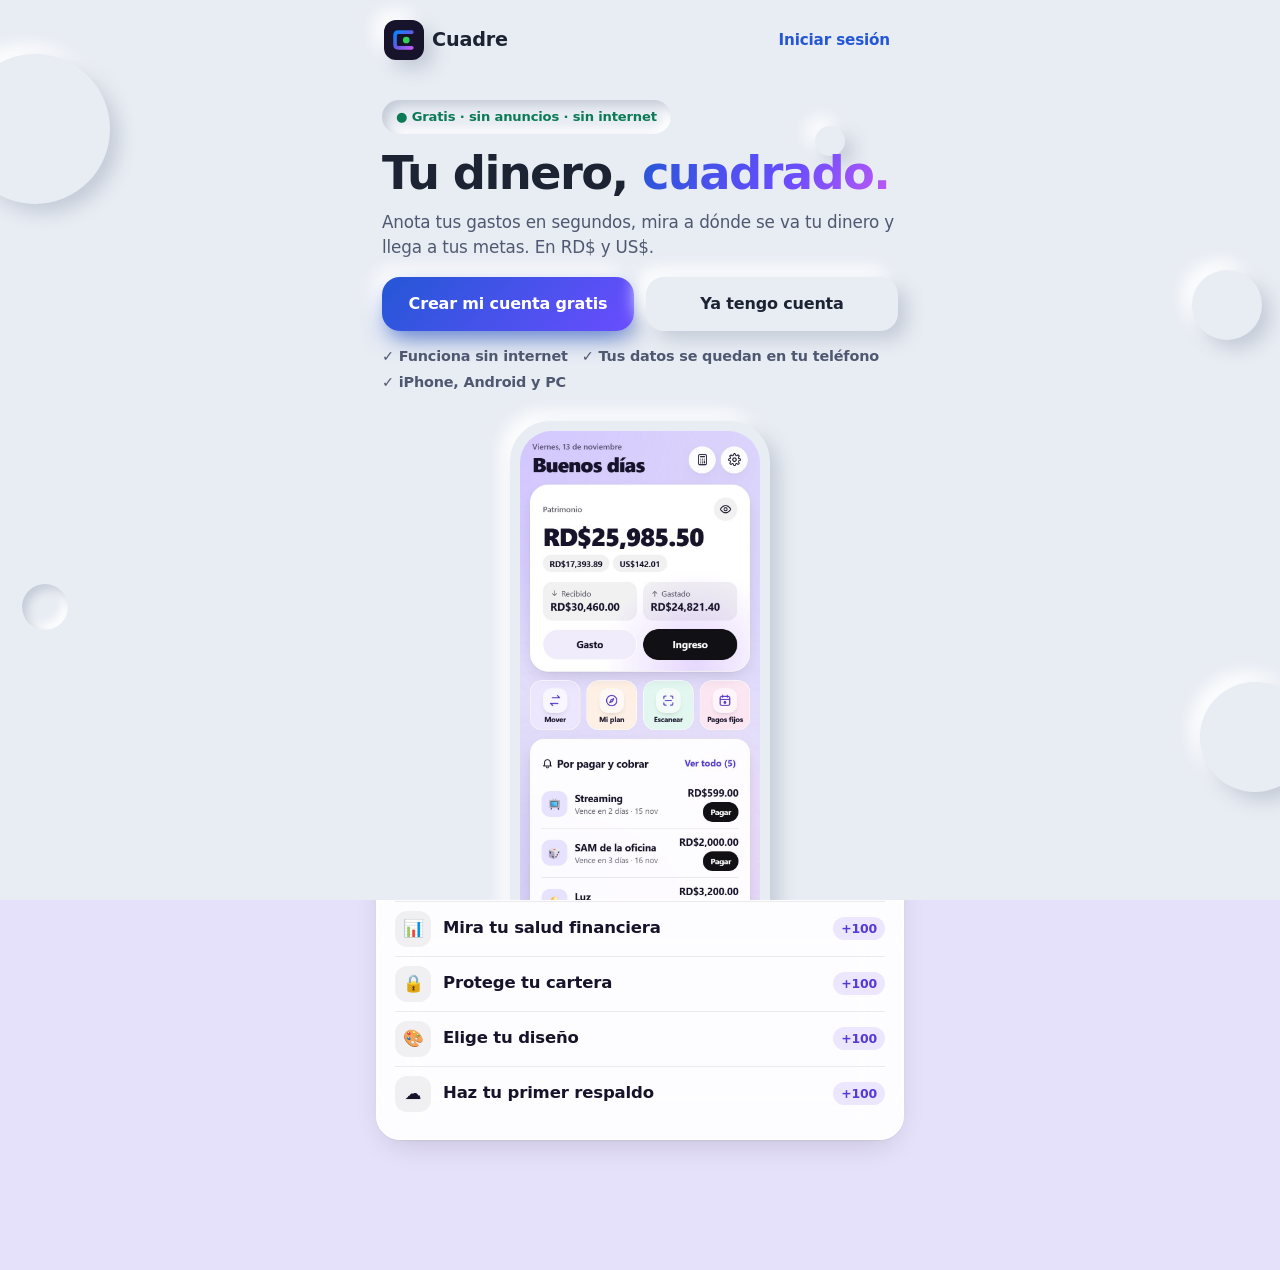
==== commit 241ae4e3: "Cuadre v19: portada, cuentas, privacidad y términos" ====
--- a/index.html
+++ b/index.html
@@ -1,5 +1,5 @@
 <!doctype html>
-<html lang="es">
+<html lang="es" data-web>
 <head>
 <meta charset="utf-8">
 <meta name="viewport" content="width=device-width, initial-scale=1, viewport-fit=cover">
@@ -34,8 +34,10 @@
 </nav>
 <dialog id="hoja"></dialog>
 <div id="candado" class="candado" hidden></div>
+<div id="portada" hidden></div>
 <div id="aviso" class="aviso" role="status"></div>
 <script src="textos.es.js"></script>
+<script src="config.js"></script>
 <script src="logica.js"></script>
 <script src="prestamos.js"></script>
 <script src="planes.js"></script>
@@ -46,6 +48,7 @@
 <script src="db.js"></script>
 <script src="sistema.js"></script>
 <script src="secciones.js"></script>
+<script src="portada.js"></script>
 <script src="app.js"></script>
 </body>
 </html>
--- a/estilos.css
+++ b/estilos.css
@@ -806,3 +806,94 @@
 .banda.fuerte { background: color-mix(in srgb, var(--rojo) 16%, var(--sup-solida)); color: var(--texto); border: 1px solid color-mix(in srgb, var(--rojo) 45%, transparent); font-weight: 700; }
 .banda.nueva { background: var(--oscuro); color: var(--sobre-oscuro); font-weight: 700; }
 .pasos-instalar { margin: 10px 0 16px; padding-left: 22px; display: flex; flex-direction: column; gap: 10px; line-height: 1.45; }
+
+/* ==================== v18: portada de la web y cuentas (neumórfico blanco, relieve suave) ==================== */
+.portada { --n-fondo: #E8ECF3; --n-luz: #FFFFFF; --n-sombra: #C5CCD8; --n-texto: #1C2333; --n-suave: #4E5870; --n-azul: #2457D6; --n-azul2: #6A4DFF;
+  --n-alto: 9px 9px 18px var(--n-sombra), -9px -9px 18px var(--n-luz); --n-bajo: inset 5px 5px 10px var(--n-sombra), inset -5px -5px 10px var(--n-luz);
+  position: fixed; inset: 0; z-index: 45; overflow-y: auto; background: var(--n-fondo); color: var(--n-texto);
+  font-family: -apple-system, "Segoe UI", Roboto, system-ui, sans-serif; padding: calc(var(--arriba) + 12px) 18px calc(var(--abajo) + 28px); }
+@media (prefers-color-scheme: dark) {
+  .portada { --n-fondo: #22262F; --n-luz: #2C313C; --n-sombra: #171A20; --n-texto: #EEF1F7; --n-suave: #B4BCCB; --n-azul: #5B8BFF; --n-azul2: #8C74FF; }
+}
+body.con-portada { overflow: hidden; }
+body.con-portada > nav, body.con-portada > header { visibility: hidden; }
+.portada .sr { position: absolute; width: 1px; height: 1px; overflow: hidden; clip: rect(0 0 0 0); }
+.p-caja { background: var(--n-fondo); border-radius: 26px; box-shadow: var(--n-alto); }
+/* círculos en relieve que flotan, como en la referencia */
+.p-fondo { position: fixed; inset: 0; pointer-events: none; z-index: 0; }
+.p-fondo i { position: absolute; border-radius: 50%; background: var(--n-fondo); box-shadow: var(--n-alto); animation: p-flota 9s ease-in-out infinite alternate; }
+.p-fondo i:nth-child(1) { width: 150px; height: 150px; top: 6%; left: -40px; }
+.p-fondo i:nth-child(2) { width: 70px; height: 70px; top: 30%; right: 18px; animation-duration: 7s; }
+.p-fondo i:nth-child(3) { width: 110px; height: 110px; bottom: 12%; right: -30px; animation-duration: 11s; }
+.p-fondo i:nth-child(4) { width: 46px; height: 46px; bottom: 30%; left: 22px; animation-duration: 8s; box-shadow: var(--n-bajo); }
+.p-fondo i:nth-child(5) { width: 30px; height: 30px; top: 14%; right: 34%; animation-duration: 6s; }
+@keyframes p-flota { to { transform: translateY(-22px) translateX(8px); } }
+.portada > :not(.p-fondo) { position: relative; z-index: 1; max-width: 520px; margin-left: auto; margin-right: auto; }
+.p-barra { display: flex; align-items: center; justify-content: space-between; margin-bottom: 18px; }
+.p-marca { display: inline-flex; align-items: center; gap: 8px; font-weight: 800; font-size: 1.2rem; }
+.p-logo { width: 40px; height: 40px; border-radius: 12px; display: grid; place-items: center; background: #16132A; box-shadow: var(--n-alto); }
+.p-logo svg { width: 28px; height: 28px; }
+.p-enlace { background: none; border: 0; color: var(--n-azul); font-weight: 700; font-size: .95rem; padding: 10px 6px; min-height: 44px; cursor: pointer; }
+.p-enlace.centro { display: block; margin: 8px auto 0; }
+.p-hero { padding: 6px 2px 10px; }
+.p-chip { display: inline-block; font-size: .82rem; font-weight: 700; color: #0B7A55; padding: 8px 14px; border-radius: 999px; box-shadow: var(--n-bajo); margin-bottom: 14px; }
+.portada h1 { font-size: clamp(2.1rem, 9vw, 2.9rem); line-height: 1.08; letter-spacing: -.035em; font-weight: 800; margin: 0 0 12px; }
+.portada h1 em { font-style: normal; background: linear-gradient(120deg, var(--n-azul), var(--n-azul2) 60%, #BF5AF2); -webkit-background-clip: text; background-clip: text; color: transparent; }
+.p-sub { color: var(--n-suave); font-size: 1.05rem; line-height: 1.45; margin: 0 0 18px; }
+.p-botones { display: grid; grid-template-columns: 1fr 1fr; gap: 12px; }
+.p-boton { border: 0; border-radius: 18px; min-height: 54px; padding: 0 16px; font: inherit; font-weight: 700; font-size: 1rem; color: var(--n-texto);
+  background: var(--n-fondo); box-shadow: var(--n-alto); cursor: pointer; transition: box-shadow .2s, transform .15s; }
+.p-boton:active { box-shadow: var(--n-bajo); transform: scale(.98); }
+.p-boton.azul { color: #fff; background: linear-gradient(135deg, var(--n-azul), var(--n-azul2)); box-shadow: 0 10px 24px -6px color-mix(in srgb, var(--n-azul) 70%, transparent), var(--n-alto); }
+.p-boton.ancho { width: 100%; margin-top: 14px; }
+.p-boton.cargando { opacity: .7; pointer-events: none; }
+.p-checks { list-style: none; padding: 0; margin: 16px 0 0; display: flex; flex-wrap: wrap; gap: 6px 14px; color: var(--n-suave); font-size: .9rem; font-weight: 600; }
+.p-telefono { margin: 28px auto 6px; width: min(260px, 72%); padding: 10px; border-radius: 40px; background: var(--n-fondo); box-shadow: var(--n-alto); animation: p-flota 6s ease-in-out infinite alternate; }
+.p-telefono img { display: block; width: 100%; height: auto; border-radius: 32px; }
+.p-seccion { margin-top: 34px; }
+.p-seccion h2 { font-size: 1.45rem; letter-spacing: -.02em; margin: 0 0 16px; text-align: center; display: block; }
+.p-funciones { list-style: none; padding: 0; margin: 0; display: grid; grid-template-columns: 1fr 1fr; gap: 14px; }
+.p-funciones li { padding: 16px 14px; display: flex; flex-direction: column; gap: 6px; }
+.p-funciones small { color: var(--n-suave); font-size: .86rem; line-height: 1.35; }
+.p-ico { width: 46px; height: 46px; border-radius: 14px; display: grid; place-items: center; font-size: 1.4rem; box-shadow: var(--n-bajo); flex: none; }
+.p-privado { display: flex; gap: 14px; align-items: flex-start; padding: 18px; }
+.p-privado p { margin: 4px 0 0; color: var(--n-suave); line-height: 1.45; }
+.p-pasos { list-style: none; padding: 0; margin: 0; display: flex; flex-direction: column; gap: 12px; }
+.p-pasos li { display: flex; align-items: center; gap: 14px; font-weight: 600; }
+.p-num { width: 40px; height: 40px; border-radius: 50%; display: grid; place-items: center; font-weight: 800; color: var(--n-azul); box-shadow: var(--n-alto); flex: none; }
+.p-pie { margin-top: 40px; text-align: center; display: flex; flex-direction: column; align-items: center; gap: 6px; color: var(--n-suave); }
+.p-pie small { color: var(--n-suave); }
+/* inicio de sesión y registro: tarjeta en relieve que gira al cambiar */
+.p-auth { display: flex; flex-direction: column; justify-content: center; }
+.p-volver { position: fixed; top: calc(var(--arriba) + 14px); left: 16px; z-index: 2; width: 46px; height: 46px; border-radius: 50%; border: 0; background: var(--n-fondo); box-shadow: var(--n-alto); font-size: 1.2rem; color: var(--n-texto); cursor: pointer; }
+.p-tarjeta { width: 100%; padding: 30px 22px 22px; display: flex; flex-direction: column; text-align: center; animation: p-gira .55s cubic-bezier(.2, .8, .2, 1); }
+.p-tarjeta.gira { animation-name: p-gira2; }
+@keyframes p-gira { from { transform: perspective(900px) rotateY(-70deg); opacity: 0; } }
+@keyframes p-gira2 { from { transform: perspective(900px) rotateY(70deg); opacity: 0; } }
+.p-tarjeta h1 { font-size: 1.8rem; margin: 14px 0 4px; }
+.p-tarjeta .p-sub { font-size: .95rem; margin-bottom: 18px; }
+/* el avatar con ondas (como el candado 3D de la referencia) */
+.p-avatar { position: relative; margin: 0 auto; width: 84px; height: 84px; border-radius: 50%; display: grid; place-items: center; font-size: 2rem; background: var(--n-fondo); box-shadow: var(--n-alto); }
+.p-avatar::before, .p-avatar::after { content: ''; position: absolute; inset: -12px; border-radius: 50%; box-shadow: var(--n-bajo); opacity: .7; animation: p-onda 2.6s ease-out infinite; }
+.p-avatar::after { animation-delay: 1.3s; }
+@keyframes p-onda { from { transform: scale(.85); opacity: .8; } to { transform: scale(1.35); opacity: 0; } }
+.p-campo { position: relative; display: block; margin-bottom: 14px; }
+.p-campo input { width: 100%; min-height: 54px; border: 0; border-radius: 16px; padding: 0 48px 0 18px; font: inherit; font-size: 1rem; color: var(--n-texto); background: var(--n-fondo); box-shadow: var(--n-bajo); outline: none; transition: box-shadow .2s; }
+.p-campo input::placeholder { color: var(--n-suave); }
+.p-campo input:focus { box-shadow: var(--n-bajo), 0 0 0 2px color-mix(in srgb, var(--n-azul) 55%, transparent); }
+.p-ojo { position: absolute; right: 6px; top: 5px; width: 44px; height: 44px; border: 0; background: none; font-size: 1.1rem; cursor: pointer; opacity: .7; }
+.p-fila { display: flex; justify-content: space-between; align-items: center; gap: 8px; margin: -4px 0 4px; font-size: .9rem; }
+.p-check { display: inline-flex; align-items: center; gap: 6px; color: var(--n-suave); font-weight: 600; }
+.p-check input { width: 18px; height: 18px; accent-color: var(--n-azul); }
+.p-error { min-height: 1.2em; margin: 6px 0 0; color: #B3261E; font-weight: 600; font-size: .9rem; }
+.p-aviso { margin: 0 0 16px; padding: 12px 14px; border-radius: 14px; box-shadow: var(--n-bajo); color: var(--n-suave); font-size: .9rem; line-height: 1.4; }
+.p-cambio { margin: 14px 0 0; color: var(--n-suave); font-size: .92rem; }
+.p-cambio .p-enlace { padding: 6px 2px; min-height: 0; }
+@media (prefers-color-scheme: dark) { .p-chip { color: #5BE0A8; } .p-error { color: #FF8A80; } }
+@media (prefers-reduced-motion: reduce) { .p-fondo i, .p-telefono, .p-avatar::before, .p-avatar::after, .p-tarjeta { animation: none; } }
+.portada > .p-volver { position: fixed; margin: 0; } /* la regla de arriba la pondría en el centro */
+.p-avatar svg { width: 38px; height: 38px; color: var(--n-azul); }
+.p-avatar.listo svg { color: #1E9E62; }
+.p-ojo svg { width: 22px; height: 22px; color: var(--n-suave); }
+.p-legal { font-size: .85rem; color: var(--n-suave); margin: 2px 0 0; line-height: 1.4; }
+.p-legal a, .p-pie a { color: var(--n-azul); font-weight: 600; }
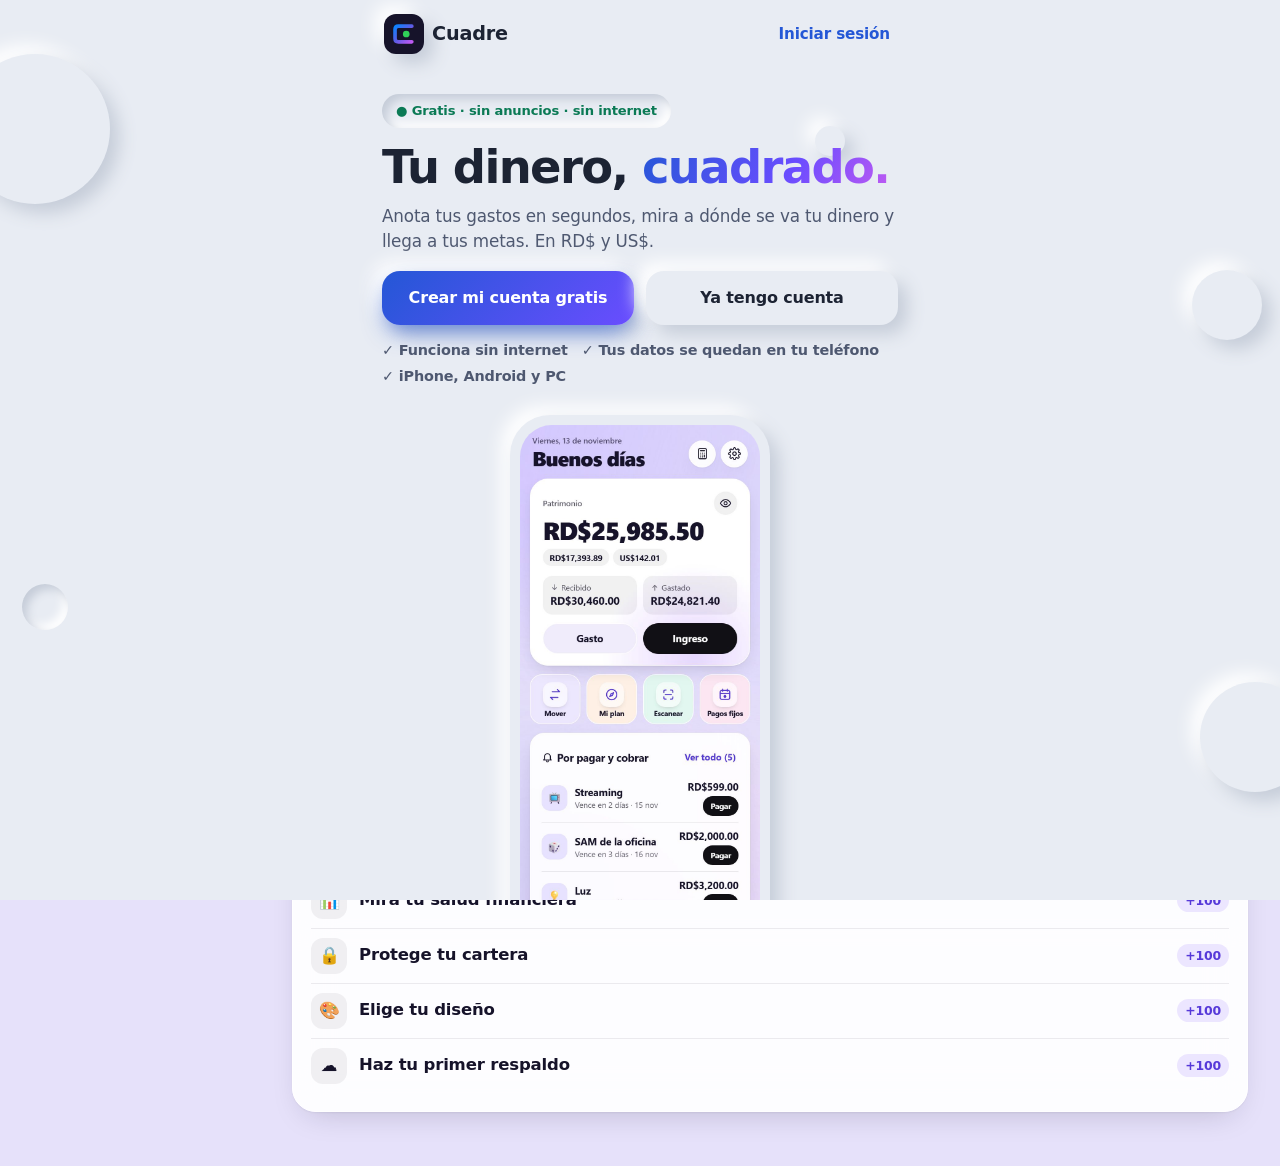
==== commit a6c9e00d: "Cuadre v24: asesor de tarjetas, plan de deudas, hogar, ayuda, vista de PC y sincronizacion cifrada" ====
--- a/index.html
+++ b/index.html
@@ -6,7 +6,7 @@
 <meta name="theme-color" content="#E6E1FA">
 <meta name="color-scheme" content="light dark">
 <title>Cuadre</title>
-<script>/* diseño y modo antes de pintar (copia en localStorage; los datos viven en IndexedDB) */ try { var t = JSON.parse(localStorage.getItem("wallet-tema") || "{}"), h = document.documentElement; h.dataset.tema = t.tema || "lavanda"; if (t.modo === "oscuro" || (t.modo !== "claro" && matchMedia("(prefers-color-scheme: dark)").matches)) h.dataset.oscuro = ""; } catch (e) { document.documentElement.dataset.tema = "lavanda"; }</script>
+<script>/* diseño y modo antes de pintar (copia en localStorage; los datos viven en IndexedDB) */ try { var t = JSON.parse(localStorage.getItem("wallet-tema") || "{}"), h = document.documentElement; h.dataset.tema = t.tema || "lavanda"; if (t.modo === "oscuro" || (t.modo !== "claro" && matchMedia("(prefers-color-scheme: dark)").matches)) h.dataset.oscuro = ""; if (t.vista) h.dataset.vista = t.vista; } catch (e) { document.documentElement.dataset.tema = "lavanda"; }</script>
 <script>/* Chrome avisa que se puede instalar muy temprano: se guarda aquí, antes de cargar la app, para que «Instalar» abra la ventana de instalación de un toque */ window.addEventListener('beforeinstallprompt', function (e) { e.preventDefault(); window.__instalar = e; });</script>
 <link rel="manifest" href="manifest.webmanifest">
 <link rel="icon" href="icon-192.png">
@@ -18,6 +18,7 @@
 <header>
   <div><small id="fecha" class="fecha"></small><h1 id="titulo"></h1></div>
   <div class="header-btns">
+    <button class="redondo ayuda-top" data-accion="ayuda" data-et="ayudaT"><b aria-hidden="true">?</b></button>
     <button class="redondo" data-tab="calculadora" data-et="calculadora"><span data-ico="calc"></span></button>
     <button class="redondo" data-tab="ajustes" data-et="ajustes"><span data-ico="ajustes"></span></button>
   </div>
@@ -27,7 +28,7 @@
   <div class="barra">
     <button data-tab="inicio"><span data-ico="inicio"></span><span data-t="inicio"></span></button>
     <button data-tab="cartera"><span data-ico="cuentas"></span><span data-t="cartera"></span></button>
-    <button class="fab" data-accion="gasto" data-et="anotar"><span data-ico="mas"></span></button>
+    <button class="fab" data-accion="gasto" data-et="anotar"><span data-ico="mas"></span><span class="fab-txt" data-t="anotar"></span></button>
     <button data-tab="planes"><span data-ico="planes"></span><span data-t="planes"></span></button>
     <button data-tab="analisis"><span data-ico="analisis"></span><span data-t="analisis"></span></button>
   </div>
@@ -49,6 +50,7 @@
 <script src="sistema.js"></script>
 <script src="secciones.js"></script>
 <script src="portada.js"></script>
+<script src="sincro.js"></script>
 <script src="app.js"></script>
 </body>
 </html>
--- a/estilos.css
+++ b/estilos.css
@@ -105,7 +105,7 @@
 .chips-hero span, .chip-boveda { background: var(--hero-caja); color: inherit; border-radius: 999px; padding: 5px 11px; font-size: .84rem; font-weight: 650; font-variant-numeric: tabular-nums; }
 .chip-boveda { border: 0; display: inline-flex; align-items: center; gap: 4px; }
 .chip-boveda .ico-svg { width: 15px; height: 15px; }
-.hero-mes { display: grid; grid-template-columns: 1fr 1fr; gap: 10px; margin-top: 16px; }
+.hero-mes { display: grid; grid-template-columns: repeat(2, minmax(0, 1fr)); gap: 10px; margin-top: 16px; }
 .hero-mes > div { background: var(--hero-caja); border-radius: 16px; padding: 10px 12px; }
 .hero-mes small { display: flex; align-items: center; gap: 4px; }
 .hero-mes small .ico-svg { width: 14px; height: 14px; }
@@ -187,22 +187,48 @@
 .monto { font-weight: 700; font-variant-numeric: tabular-nums; white-space: nowrap; }
 .chev { color: var(--suave); font-size: 1.4rem; }
 
-/* Tarjetas de crédito: vidrio de color con los 4 últimos números */
+/* Tarjetas de crédito (v23): 12 diseños con muesca arriba, brillo y días para pagar */
 .carrusel { display: flex; gap: 12px; overflow-x: auto; scroll-snap-type: x mandatory; margin: 0 -16px 14px; padding: 4px 16px 10px; scrollbar-width: none; }
 .carrusel::-webkit-scrollbar { display: none; }
-.cc { flex: none; width: min(300px, 80vw); aspect-ratio: 1.62; scroll-snap-align: start; border: 1px solid rgb(255 255 255 / .45); border-radius: 22px; padding: 16px 18px;
-  display: flex; flex-direction: column; justify-content: space-between; text-align: left; color: #1B1530; position: relative; overflow: hidden; isolation: isolate;
-  background: linear-gradient(135deg, var(--g1), var(--g2)); box-shadow: var(--sombra); }
-.cc::after { content: ''; position: absolute; width: 70%; aspect-ratio: 1; border-radius: 50%; right: -25%; top: -35%; background: rgb(255 255 255 / .28); z-index: -1; }
+.cc { flex: none; width: min(300px, 80vw); aspect-ratio: 1.586; scroll-snap-align: start; border: 0; border-radius: 22px; padding: 16px 18px;
+  display: flex; flex-direction: column; justify-content: space-between; text-align: left; color: #fff; text-shadow: 0 1px 2px rgb(0 0 0 / .18); position: relative; overflow: hidden; isolation: isolate;
+  background: var(--cc-bg, #8E7CF0); background-size: var(--cc-size, 100% 100%); animation: var(--cc-anim, none); box-shadow: inset 0 1px 0 rgb(255 255 255 / .35);
+  -webkit-mask: radial-gradient(circle 13px at 50% 0, #0000 97%, #000); mask: radial-gradient(circle 13px at 50% 0, #0000 97%, #000); }
+.cc::after { content: ''; position: absolute; inset: -40%; z-index: -1; pointer-events: none; background: linear-gradient(115deg, transparent 40%, rgb(255 255 255 / .3) 50%, transparent 60%); animation: cc-brillo 6s ease-in-out infinite; }
+@keyframes cc-brillo { 0%, 55% { transform: translateX(-60%); } 85%, 100% { transform: translateX(60%); } }
+@keyframes cc-mover { 0%, 100% { background-position: 0% 50%; } 50% { background-position: 100% 50%; } }
+[data-dis="aurora"] { --cc-bg: radial-gradient(at 15% 20%, #B9A6FF 0, transparent 55%), radial-gradient(at 85% 15%, #FFB8C9 0, transparent 50%), radial-gradient(at 70% 90%, #9FF0D8 0, transparent 55%), #8E7CF0; --cc-size: 200% 200%; --cc-anim: cc-mover 14s ease-in-out infinite; }
+[data-dis="lavanda"] { --cc-bg: linear-gradient(135deg, #C8B8FF, #A48BFF 50%, #8C9CFF); }
+[data-dis="atardecer"] { --cc-bg: linear-gradient(135deg, #FFB199, #FF7EB3 50%, #9C7BFF); --cc-size: 200% 200%; --cc-anim: cc-mover 12s ease-in-out infinite; }
+[data-dis="oceano"] { --cc-bg: radial-gradient(at 20% 10%, #7DF3E1 0, transparent 50%), linear-gradient(135deg, #38B2E8, #3A5BD9); }
+[data-dis="menta"] { --cc-bg: linear-gradient(135deg, #D9FBEA, #A8EED2 50%, #C9E9FF); }
+[data-dis="black"] { --cc-bg: repeating-linear-gradient(90deg, rgb(255 255 255 / .03) 0 1px, transparent 1px 3px), linear-gradient(135deg, #2B2A33, #0E0D12 60%, #24232B); }
+[data-dis="silver"] { --cc-bg: repeating-linear-gradient(90deg, rgb(255 255 255 / .18) 0 1px, transparent 1px 3px), linear-gradient(135deg, #F2F3F7, #BFC3CE 50%, #E9EBF1); }
+[data-dis="gold"] { --cc-bg: linear-gradient(135deg, #F6E3B4, #D8B46A 45%, #F3DCA2 70%, #C99A4B); }
+[data-dis="rosegold"] { --cc-bg: linear-gradient(135deg, #F8D3C5, #E2A08C 50%, #F5C7B8); }
+[data-dis="titanio"] { --cc-bg: radial-gradient(at 80% 0%, #FFFFFF 0, transparent 60%), linear-gradient(160deg, #FAFAFC, #E2E1EA); }
+[data-dis="holo"] { --cc-bg: linear-gradient(120deg, #FFC6E0, #C9B6FF, #A6E3FF, #B8F5D4, #FFE6A6, #FFC6E0); --cc-size: 300% 300%; --cc-anim: cc-mover 10s linear infinite; }
+[data-dis="medianoche"] { --cc-bg: radial-gradient(at 85% 10%, #6E5BFF 0, transparent 45%), linear-gradient(135deg, #1C1B3A, #0B1030); }
+.cc:is([data-dis="menta"], [data-dis="silver"], [data-dis="gold"], [data-dis="rosegold"], [data-dis="titanio"], [data-dis="holo"]) { color: #1B1530; text-shadow: none; }
+@media (prefers-reduced-motion: reduce) { .cc, .cc::after { animation: none; } }
 .cc-top { display: flex; justify-content: space-between; align-items: center; font-size: .95rem; }
-.cc-top .ico-svg { width: 18px; height: 18px; }
-.cc-chip { width: 34px; height: 24px; border-radius: 6px; background: linear-gradient(135deg, rgb(255 255 255 / .8), rgb(255 255 255 / .35)); }
-.cc-saldo small { color: rgb(27 21 48 / .7); display: block; }
+.cc-top .ico-svg, .cc > .ico-svg { width: 18px; height: 18px; }
+.cc-red { font-weight: 800; font-size: 1rem; letter-spacing: .03em; }
+.cc-red.visa { font-style: italic; letter-spacing: .07em; }
+.cc-red.amex, .cc-red.discover { font-size: .72rem; letter-spacing: .12em; border: 1.5px solid currentColor; padding: 1px 6px; border-radius: 4px; }
+.cc-chip { width: 38px; height: 28px; border-radius: 7px; background: linear-gradient(135deg, #F7E2A4, #C9A24A 55%, #F2D88E); position: relative; }
+.cc-chip::after { content: ''; position: absolute; inset: 7px 11px; border: 1px solid rgb(90 60 10 / .35); border-radius: 3px; }
+.cc-saldo small { opacity: .92; display: block; font-size: .72rem; text-transform: uppercase; letter-spacing: .04em; }
 .cc-saldo b { font-size: 1.5rem; font-variant-numeric: tabular-nums; letter-spacing: -.02em; }
-.cc-uso { height: 5px; border-radius: 9px; background: rgb(255 255 255 / .45); overflow: hidden; }
-.cc-uso i { display: block; height: 100%; background: #1B1530; border-radius: inherit; }
-.cc-disp { color: rgb(27 21 48 / .75); font-size: .75rem; }
-.cc-pie { display: flex; justify-content: space-between; font-weight: 700; letter-spacing: .06em; font-variant-numeric: tabular-nums; }
+.cc-uso { height: 5px; border-radius: 9px; background: rgb(255 255 255 / .3); overflow: hidden; }
+.cc-uso i { display: block; height: 100%; background: currentColor; border-radius: inherit; }
+.cc-disp { opacity: .92; font-size: .75rem; }
+.cc-pie { display: flex; justify-content: space-between; align-items: center; gap: 8px; font-weight: 700; letter-spacing: .06em; font-variant-numeric: tabular-nums; }
+.cc-pago { flex: none; font-size: .7rem; letter-spacing: 0; font-weight: 750; padding: 4px 9px; border-radius: 99px; background: rgb(255 255 255 / .25); }
+.cc-pago.rojo { background: #FF453A; color: #fff; } .cc-pago.amb { background: #FFB020; color: #3A2600; } .cc-pago.verde { background: #30D158; color: #08320F; }
+.dis-cc { display: grid !important; grid-template-columns: repeat(6, 1fr); gap: 8px; }
+.dis-cc .chip span.cc-mini { display: block; padding: 0; aspect-ratio: 1.586; border-radius: 8px; background: var(--cc-bg); background-size: cover; border: 2px solid transparent; }
+.dis-cc .chip input:checked + .cc-mini { border-color: var(--texto); box-shadow: 0 0 0 2px var(--fondo, #fff) inset; }
 
 /* Análisis */
 .salud-top { display: flex; align-items: center; gap: 18px; margin-bottom: 8px; }
@@ -247,11 +273,11 @@
 .vacia-plan p { margin: 0 0 14px; color: var(--suave); }
 .resumen-plan { display: flex; flex-direction: column; gap: 2px; }
 .resumen-plan b { font-size: 1.6rem; letter-spacing: -.03em; font-variant-numeric: tabular-nums; }
-.resumen-plan.dos-col { display: grid; grid-template-columns: 1fr 1fr; gap: 10px; }
+.resumen-plan.dos-col { display: grid; grid-template-columns: repeat(2, minmax(0, 1fr)); gap: 10px; }
 .resumen-plan.dos-col > div { display: flex; flex-direction: column; }
-.desglose { display: grid; grid-template-columns: 1fr 1fr; gap: 8px; margin-top: 10px; }
+.desglose { display: grid; grid-template-columns: repeat(2, minmax(0, 1fr)); gap: 8px; margin-top: 10px; }
 .desglose > div { background: var(--sup2); border-radius: 14px; padding: 8px 12px; }
-.desglose small { display: block; } .desglose b { font-variant-numeric: tabular-nums; }
+.desglose small { display: block; } .desglose b { font-variant-numeric: tabular-nums; overflow-wrap: anywhere; }
 .desglose .total { grid-column: 1 / -1; display: flex; justify-content: space-between; align-items: center; }
 .desglose .total b { font-size: 1.2rem; }
 .meta-top { display: flex; align-items: center; gap: 12px; margin-bottom: 6px; }
@@ -319,7 +345,7 @@
 
 /* Hoja inferior */
 dialog { border: 0; border-radius: 30px 30px 0 0; padding: 8px 18px calc(var(--abajo) + 18px); width: 100%; max-width: 560px; margin: auto auto 0;
-  background: var(--sup-solida); color: var(--texto); max-height: 94vh; overflow: auto; }
+  background: var(--sup-solida); color: var(--texto); max-height: 94vh; max-height: 94dvh; overflow: auto; }
 dialog[open] { animation: subir .32s cubic-bezier(.2, .9, .3, 1); }
 dialog::backdrop { background: rgb(18 15 34 / .4); -webkit-backdrop-filter: blur(4px); backdrop-filter: blur(4px); }
 @keyframes subir { from { transform: translateY(40%); opacity: .4; } }
@@ -399,7 +425,7 @@
 .cc-saldo.dos-mon b { font-size: 1.15rem; }
 
 /* ---------- v4: Mi plan ---------- */
-.reglas { display: grid; grid-template-columns: 1fr 1fr; gap: 8px; margin: 6px 0 4px; }
+.reglas { display: grid; grid-template-columns: repeat(2, minmax(0, 1fr)); gap: 8px; margin: 6px 0 4px; }
 .regla { position: relative; text-align: left; border: 1px solid var(--borde); background: var(--sup2); border-radius: 18px; padding: 10px 12px; display: flex; flex-direction: column; gap: 2px; min-height: 58px; }
 .regla b { font-size: 1.05rem; letter-spacing: -.01em; }
 .regla.sel { background: var(--oscuro); color: var(--sobre-oscuro); border-color: transparent; }
@@ -897,3 +923,113 @@
 .p-ojo svg { width: 22px; height: 22px; color: var(--n-suave); }
 .p-legal { font-size: .85rem; color: var(--n-suave); margin: 2px 0 0; line-height: 1.4; }
 .p-legal a, .p-pie a { color: var(--n-azul); font-weight: 600; }
+.p-video { width: min(300px, 80%); margin: 0 auto; padding: 10px; border-radius: 34px; background: var(--n-fondo); box-shadow: var(--n-alto); }
+.p-video video { display: block; width: 100%; aspect-ratio: 9 / 16; border-radius: 26px; background: #0B0A12; }
+.p-sub.centro { text-align: center; }
+
+/* ==================== v21: planes ==================== */
+.planes { display: grid; grid-template-columns: repeat(3, minmax(0, 1fr)); gap: 8px; margin: 12px 0; }
+.plan { position: relative; display: flex; flex-direction: column; align-items: center; gap: 2px; text-align: center; padding: 14px 6px 12px; border-radius: 18px; background: var(--sup2); border: 1px solid var(--sep); }
+.plan strong { font-size: 1.35rem; letter-spacing: -.02em; }
+.plan small { font-size: .74rem; }
+.plan.destacado { border: 2px solid var(--acento); background: color-mix(in srgb, var(--acento) 10%, var(--sup-solida)); }
+.chip-ahorro { position: absolute; top: -10px; font-size: .66rem; font-weight: 800; color: #fff; background: var(--acento); border-radius: 99px; padding: 2px 8px; white-space: nowrap; }
+.tu-priv { list-style: none; padding: 0; margin: 0 0 10px; display: grid; gap: 8px; font-size: .92rem; line-height: 1.4; }
+/* v23: un monto muy largo nunca debe ensanchar la página (descuadraba la barra de abajo en Análisis). */
+html, body { overflow-x: clip; }
+.hero-mes b, .resumen-plan b { overflow-wrap: anywhere; }
+/* v23: Cancelar/Guardar quedan pegados abajo de la hoja, justo encima del teclado (antes había que bajar y cerrar el teclado). */
+#hoja > form > .acciones { position: sticky; bottom: 0; z-index: 2; background: var(--sup-solida); margin: 14px -18px calc(-1 * (var(--abajo) + 18px)); padding: 10px 18px calc(var(--abajo) + 12px); box-shadow: 0 -10px 18px -14px rgb(0 0 0 / .35); }
+.menu-mov { display: grid; gap: 8px; margin: 10px 0; }
+.fila[data-mov] { -webkit-touch-callout: none; -webkit-user-select: none; user-select: none; }
+#calc-res { scroll-margin-top: 14px; }
+/* v23: panel de tarjetas en Inicio */
+.panel-tc h2 { margin: 0 0 4px; font-size: 1.05rem; }
+.fila-tc { display: flex; align-items: center; gap: 12px; width: 100%; background: none; border: 0; padding: 10px 0; text-align: left; color: inherit; font: inherit; cursor: pointer; }
+.fila-tc .txt { flex: 1; min-width: 0; } .fila-tc .txt b, .fila-tc .txt small { display: block; } .fila-tc .txt small { color: var(--suave); font-size: .8rem; }
+.panel-tc .cc-mini { flex: none; width: 46px; aspect-ratio: 1.586; border-radius: 8px; background: var(--cc-bg); background-size: cover; }
+.panel-tc .cc-pago:not(.rojo, .amb, .verde) { background: var(--sup2); }
+.mini-t { font-size: .9rem; color: var(--suave); margin: 14px 0 4px; font-weight: 650; }
+/* v24: asesor de tarjetas */
+.panel-tc .sub-fila { margin: 0; } .conviene { margin: 4px 0 6px; padding: 10px 12px; border-radius: 14px; background: var(--sup2); font-size: .9rem; line-height: 1.35; }
+.rk { display: flex; align-items: center; gap: 12px; padding: 10px 0; } .rk .txt { flex: 1; min-width: 0; } .rk .txt b, .rk .txt small { display: block; } .rk .txt small { color: var(--suave); }
+.rk-n { width: 30px; text-align: center; font-weight: 800; } .rk.no { opacity: .6; }
+.tc-hint { margin-top: -6px; }
+/* v24: ¿me alcanza?, recortes y plan de deudas */
+.cuenta-mes { list-style: none; padding: 0; margin: 8px 0; } .cuenta-mes li { display: flex; justify-content: space-between; gap: 10px; padding: 6px 0; font-variant-numeric: tabular-nums; }
+.cuenta-mes li b { overflow-wrap: anywhere; text-align: right; } .cuenta-mes .total { border-top: 1px solid var(--sep); margin-top: 4px; padding-top: 10px; font-size: 1.1rem; }
+.alcanza.verde .total b { color: var(--verde); } .alcanza.amarillo .total b { color: var(--amarillo); } .alcanza.rojo .total b { color: var(--rojo); }
+.deuda-fila { display: flex; align-items: center; gap: 10px; padding: 10px 0; } .deuda-fila .txt { flex: 1; min-width: 0; } .deuda-fila .txt b, .deuda-fila .txt small { display: block; } .deuda-fila .txt small { color: var(--suave); }
+.libre { text-align: center; padding: 14px; border-radius: 18px; background: var(--sup2); margin: 10px 0; } .libre small { display: block; color: var(--suave); } .libre b { display: block; font-size: 1.6rem; text-transform: capitalize; }
+.orden-deudas { padding-left: 22px; margin: 6px 0; } .orden-deudas li { padding: 4px 0; } .orden-deudas small { color: var(--suave); }
+.aviso-rojo { padding: 10px 12px; border-radius: 14px; background: rgb(255 69 58 / .12); }
+.novedades { padding-left: 0; list-style: none; display: grid; gap: 10px; margin: 10px 0; line-height: 1.4; }
+.novedades li { padding: 10px 12px; border-radius: 14px; background: var(--sup2); }
+.plan-cats li.tocable { cursor: pointer; } .plan-cats li.tocable:active { opacity: .7; }
+/* v24: Anotar: con una categoría elegida se esconden las demás */
+[data-chips] .otra-cat { display: none; }
+[data-chips].elegida > .chip:not(:has(input:checked)), [data-chips].elegida > [data-nueva-cat] { display: none; }
+[data-chips].elegida .otra-cat { display: inline-flex; }
+[data-chips].elegida > .chip:has(input:checked) { animation: cat-elegida .25s ease; }
+@keyframes cat-elegida { from { transform: scale(.92); opacity: .6; } to { transform: none; opacity: 1; } }
+@media (prefers-reduced-motion: reduce) { [data-chips].elegida > .chip:has(input:checked) { animation: none; } }
+.plan-cats li { flex-wrap: wrap; } .plan-edit { flex-basis: 100%; padding: 8px 0 2px; display: grid; gap: 6px; } .plan-edit .campo { margin: 0; }
+.pide-fijos p { margin: 0 0 10px; line-height: 1.4; }
+.pres-fila { display: flex; align-items: center; gap: 8px; } .pres-fila .campo { flex: 1; min-width: 0; }
+/* v24: ayuda */
+.ayuda-top b { font-size: 1.15rem; font-weight: 800; }
+.ayuda-btn { display: inline-grid; place-items: center; width: 22px; height: 22px; border-radius: 50%; border: 0; padding: 0; margin-left: 4px; vertical-align: middle;
+  background: var(--lila, var(--sup2)); color: var(--acento); font: 800 .8rem/1 system-ui, sans-serif; cursor: pointer; }
+.h-ayuda { display: flex; align-items: center; gap: 6px; } .h-ayuda h2 { margin: 0; }
+.ayuda-tema { border-radius: 16px; background: var(--sup2); padding: 10px 14px; margin: 8px 0; }
+.ayuda-tema summary { font-weight: 700; cursor: pointer; } .ayuda-tema p { margin: 8px 0 0; line-height: 1.45; }
+.ayuda-ej { background: var(--sup-solida); border-radius: 12px; padding: 8px 10px; }
+.como-funciona { display: block; margin: 0 0 10px; font-size: .9rem; }
+.header-btns { gap: 8px; }
+.hg-fila { display: flex; align-items: center; gap: 8px; padding: 8px 0; } .hg-fila .txt { flex: 1; min-width: 0; } .hg-fila .txt b, .hg-fila .txt small { display: block; } .hg-fila .txt small { color: var(--suave); }
+.meta-hogar { display: grid; gap: 4px; padding: 8px 0; } .meta-hogar small { color: var(--suave); }
+.meta-hogar i { display: block; height: 6px; border-radius: 9px; background: linear-gradient(90deg, var(--verde) var(--p), var(--sup2) var(--p)); }
+.p-funciones { grid-template-columns: repeat(auto-fill, minmax(min(100%, 150px), 1fr)); }
+.p-nuevo { display: inline-block; font-size: .65rem; font-weight: 800; letter-spacing: .03em; padding: 2px 7px; border-radius: 99px; background: var(--n-azul); color: #fff; vertical-align: middle; }
+/* v24: vista de computadora: menú lateral, columnas tipo panel y formularios centrados.
+   Automática por el ancho de la pantalla; en Ajustes → Diseño se puede forzar «Teléfono» o «Computadora» (html[data-vista]). */
+.fab-txt { display: none; }
+@media (min-width: 1100px) {
+  :root:not([data-vista="movil"]) body { max-width: 1360px; padding: 24px 32px 40px calc(260px + 32px); }
+  :root:not([data-vista="movil"]) nav { left: max(16px, calc(50vw - 680px + 16px)); top: 24px; bottom: 24px; transform: none; width: 236px; }
+  :root:not([data-vista="movil"]) .barra { flex-direction: column; align-items: stretch; height: 100%; border-radius: 28px; padding: 14px 12px; gap: 6px; }
+  :root:not([data-vista="movil"]) .barra button { flex: none; flex-direction: row; justify-content: flex-start; gap: 12px; padding: 12px 14px; font-size: .95rem; border-radius: 16px; }
+  :root:not([data-vista="movil"]) .barra .fab { order: -1; width: auto; height: 52px; margin: 0 0 12px; border-radius: 16px; display: flex; justify-content: center; gap: 8px; }
+  :root:not([data-vista="movil"]) .barra .fab .ico-svg { width: 22px; height: 22px; }
+  :root:not([data-vista="movil"]) .fab-txt { display: inline; font-size: 1rem; font-weight: 700; }
+  :root:not([data-vista="movil"]) header { padding-top: 0; }
+  :root:not([data-vista="movil"]) #vista { columns: 2 420px; column-gap: 20px; }
+  :root:not([data-vista="movil"]) #vista > * { break-inside: avoid; }
+  :root:not([data-vista="movil"]) #vista > :is(.hero, .pestanas, .rapidas, .acciones-top, .como-funciona, .sub-fila, .guia, .instalar), :root:not([data-vista="movil"]) #vista > h2.sub { column-span: all; }
+  :root:not([data-vista="movil"]) #vista > h2.sub { break-after: avoid; }
+  :root:not([data-vista="movil"]) #vista > .hero { margin-bottom: 20px; }
+  :root:not([data-vista="movil"]) .rapidas { max-width: 720px; }
+  :root:not([data-vista="movil"]) dialog { margin: auto; border-radius: 28px; max-height: 88vh; padding-bottom: 18px; box-shadow: 0 30px 80px -20px rgb(0 0 0 / .45); }
+  :root:not([data-vista="movil"]) #hoja > form > .acciones { margin-bottom: -18px; padding-bottom: 14px; }
+  :root:not([data-vista="movil"]) .carrusel { margin: 0 0 14px; padding: 4px 0 10px; }
+}
+:root[data-vista="pc"] body { max-width: 1360px; padding: 24px 32px 40px calc(260px + 32px); }
+:root[data-vista="pc"] nav { left: max(16px, calc(50vw - 680px + 16px)); top: 24px; bottom: 24px; transform: none; width: 236px; }
+:root[data-vista="pc"] .barra { flex-direction: column; align-items: stretch; height: 100%; border-radius: 28px; padding: 14px 12px; gap: 6px; }
+:root[data-vista="pc"] .barra button { flex: none; flex-direction: row; justify-content: flex-start; gap: 12px; padding: 12px 14px; font-size: .95rem; border-radius: 16px; }
+:root[data-vista="pc"] .barra .fab { order: -1; width: auto; height: 52px; margin: 0 0 12px; border-radius: 16px; display: flex; justify-content: center; gap: 8px; }
+:root[data-vista="pc"] .barra .fab .ico-svg { width: 22px; height: 22px; }
+:root[data-vista="pc"] .fab-txt { display: inline; font-size: 1rem; font-weight: 700; }
+:root[data-vista="pc"] header { padding-top: 0; }
+:root[data-vista="pc"] #vista { columns: 2 420px; column-gap: 20px; }
+:root[data-vista="pc"] #vista > * { break-inside: avoid; }
+:root[data-vista="pc"] #vista > :is(.hero, .pestanas, .rapidas, .acciones-top, .como-funciona, .sub-fila, .guia, .instalar), :root[data-vista="pc"] #vista > h2.sub { column-span: all; }
+:root[data-vista="pc"] #vista > h2.sub { break-after: avoid; }
+:root[data-vista="pc"] #vista > .hero { margin-bottom: 20px; }
+:root[data-vista="pc"] .rapidas { max-width: 720px; }
+:root[data-vista="pc"] dialog { margin: auto; border-radius: 28px; max-height: 88vh; padding-bottom: 18px; box-shadow: 0 30px 80px -20px rgb(0 0 0 / .45); }
+:root[data-vista="pc"] #hoja > form > .acciones { margin-bottom: -18px; padding-bottom: 14px; }
+:root[data-vista="pc"] .carrusel { margin: 0 0 14px; padding: 4px 0 10px; }
+@media (min-width: 1600px) { :root:not([data-vista="movil"]) body { max-width: 1680px; } :root:not([data-vista="movil"]) nav { left: max(16px, calc(50vw - 840px + 16px)); } :root:not([data-vista="movil"]) #vista { columns: 3 420px; } }
+.arma-botones { display: flex; flex-wrap: wrap; gap: 8px; } .arma-botones .pildora { min-height: 42px; padding: 0 14px; font-size: .9rem; flex: 1 1 auto; }
+.plan-monto small { display: block; text-align: right; }
